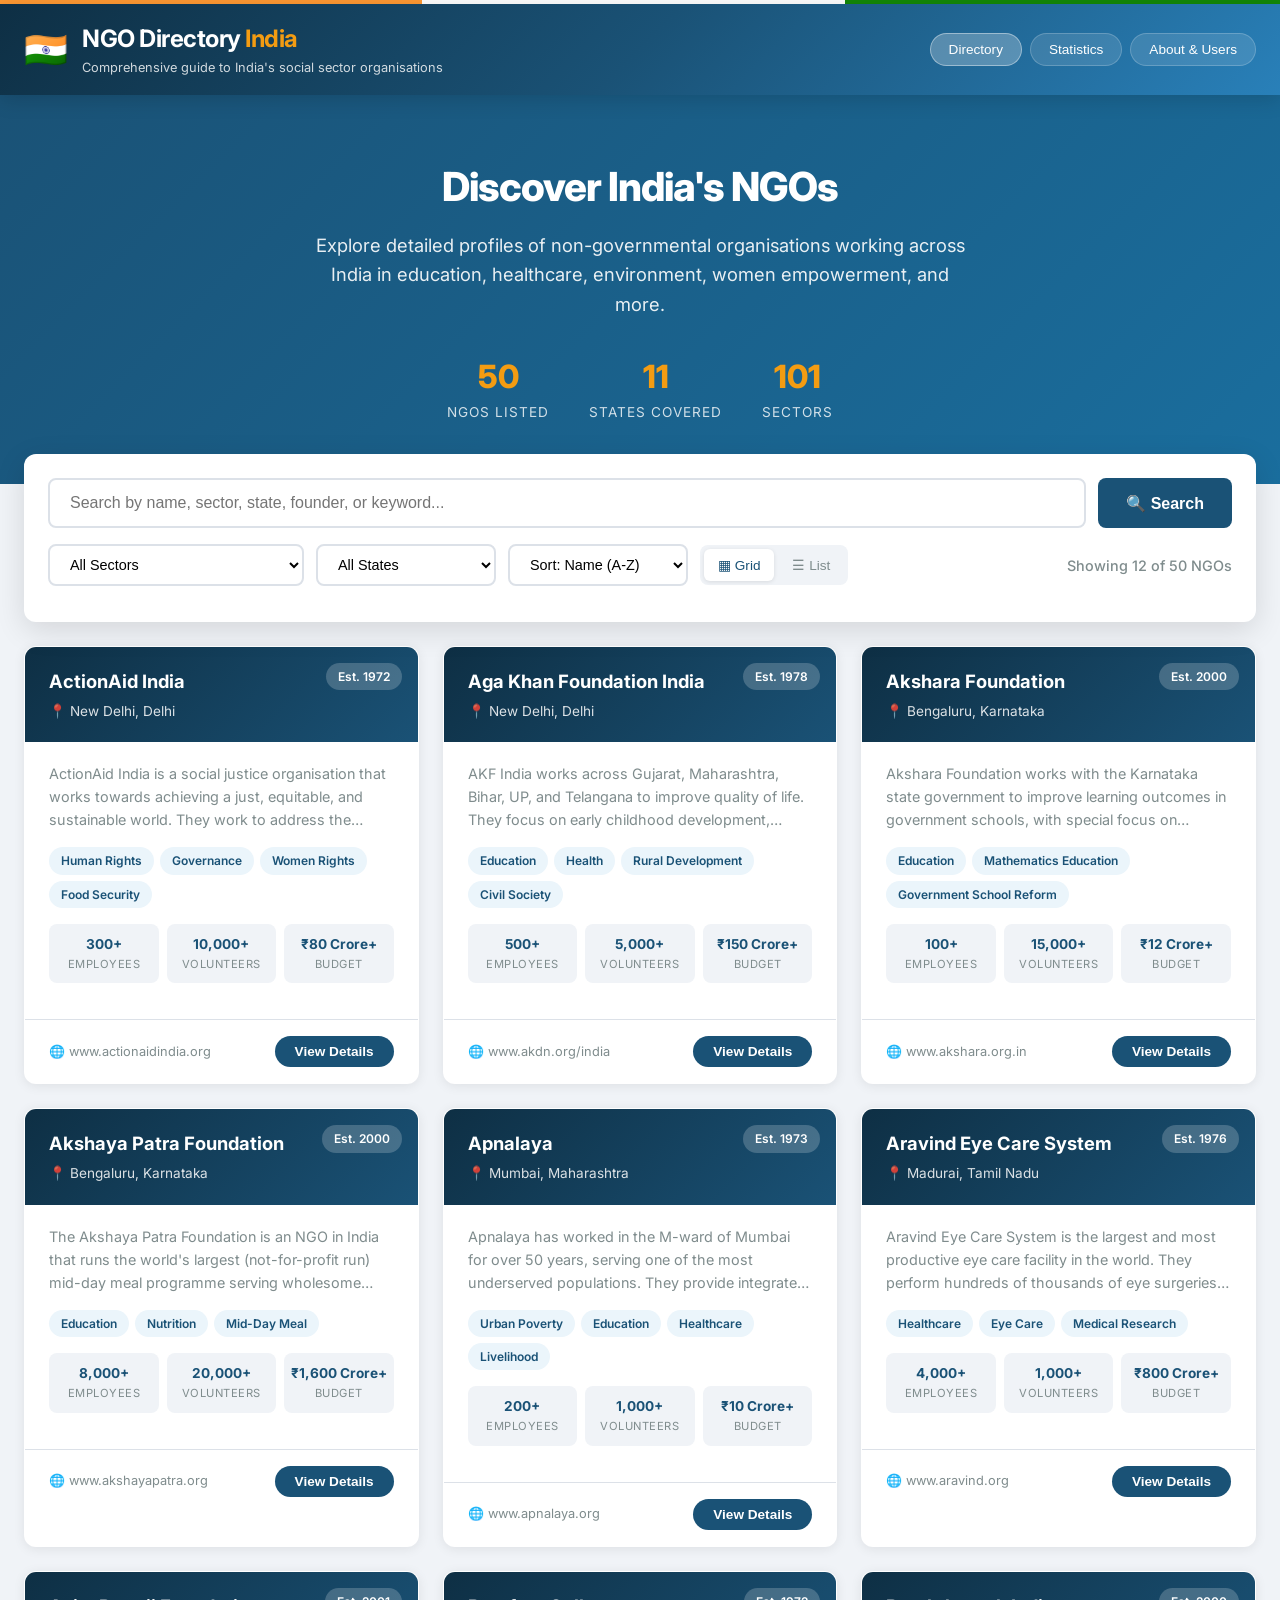
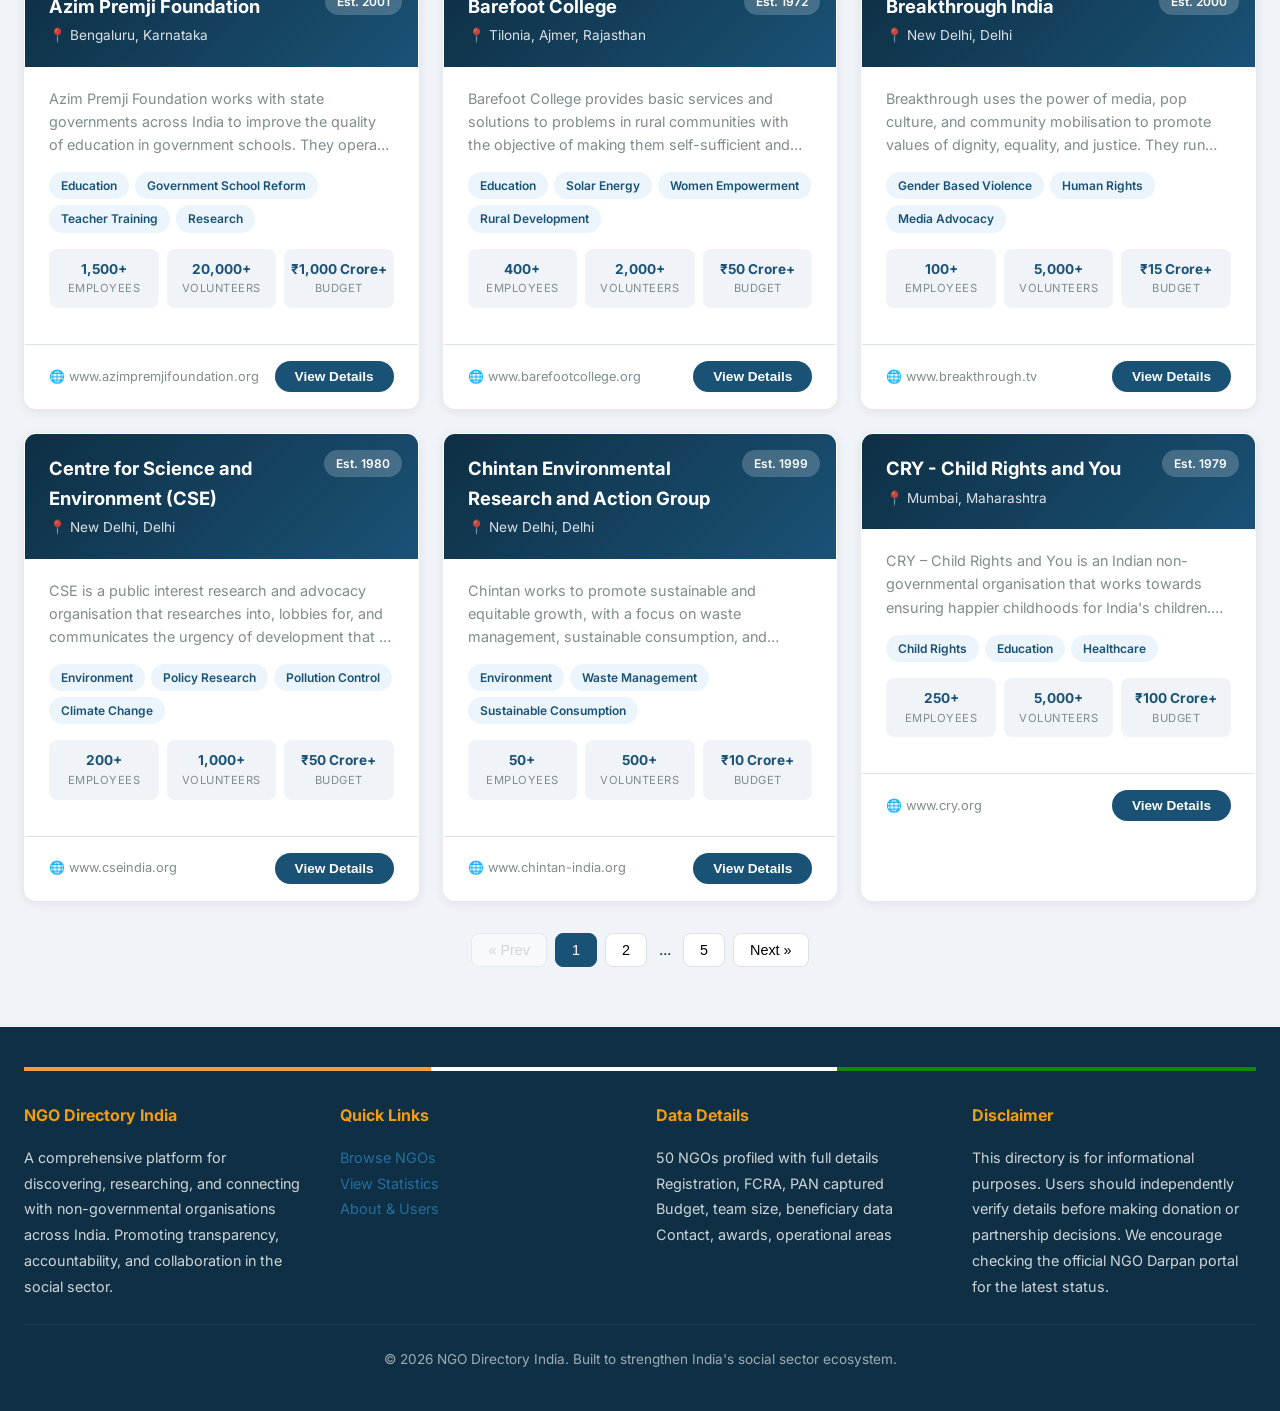
==== index.html @ 52a9dad9 "feat: Build comprehensive NGO Directory India website Complete static website listing 50 Indian NGOs" ====
<!DOCTYPE html>
<html lang="en">
<head>
  <meta charset="UTF-8">
  <meta name="viewport" content="width=device-width, initial-scale=1.0">
  <meta name="description" content="Comprehensive directory of NGOs in India with detailed information on 50+ organisations across education, healthcare, environment, women empowerment and more.">
  <meta name="keywords" content="NGO India, Non-Governmental Organisations, Indian NGOs, charity India, social sector India, NGO directory">
  <title>NGO Directory India - Comprehensive Guide to Non-Governmental Organisations</title>
  <link rel="preconnect" href="https://fonts.googleapis.com">
  <link href="https://fonts.googleapis.com/css2?family=Inter:wght@400;500;600;700;800&display=swap" rel="stylesheet">
  <link rel="stylesheet" href="css/styles.css">
</head>
<body>

  <!-- Indian Flag Stripe -->
  <div class="india-flag-stripe"></div>

  <!-- Header -->
  <header class="header">
    <div class="header-content">
      <div class="header-brand">
        <span class="logo-icon">&#127470;&#127475;</span>
        <div>
          <h1>NGO Directory <span>India</span></h1>
          <div class="tagline">Comprehensive guide to India's social sector organisations</div>
        </div>
      </div>
      <nav class="header-nav">
        <button class="nav-btn active" data-section="directory" onclick="window.ngoApp.switchSection('directory')">Directory</button>
        <button class="nav-btn" data-section="dashboard" onclick="window.ngoApp.switchSection('dashboard')">Statistics</button>
        <button class="nav-btn" data-section="about" onclick="window.ngoApp.switchSection('about')">About & Users</button>
      </nav>
    </div>
  </header>

  <!-- Hero -->
  <section class="hero">
    <h2>Discover India's NGOs</h2>
    <p>Explore detailed profiles of non-governmental organisations working across India in education, healthcare, environment, women empowerment, and more.</p>
    <div class="stats-bar">
      <div class="stat-item">
        <div class="stat-number" id="totalNGOs">0</div>
        <div class="stat-label">NGOs Listed</div>
      </div>
      <div class="stat-item">
        <div class="stat-number" id="totalStates">0</div>
        <div class="stat-label">States Covered</div>
      </div>
      <div class="stat-item">
        <div class="stat-number" id="totalSectors">0</div>
        <div class="stat-label">Sectors</div>
      </div>
    </div>
  </section>

  <!-- Search & Filter -->
  <section class="search-section">
    <div class="search-container">
      <div class="search-input-wrapper">
        <input type="text" id="searchInput" placeholder="Search by name, sector, state, founder, or keyword...">
        <button class="search-btn">&#128269; Search</button>
      </div>
      <div class="filters">
        <select id="sectorFilter" class="filter-select">
          <option value="">All Sectors</option>
        </select>
        <select id="stateFilter" class="filter-select">
          <option value="">All States</option>
        </select>
        <select id="sortSelect" class="filter-select">
          <option value="name">Sort: Name (A-Z)</option>
          <option value="founded-old">Sort: Oldest First</option>
          <option value="founded-new">Sort: Newest First</option>
          <option value="state">Sort: State</option>
        </select>
        <div class="view-toggle">
          <button class="view-btn active" data-view="grid" onclick="window.ngoApp.setView('grid')">&#9638; Grid</button>
          <button class="view-btn" data-view="list" onclick="window.ngoApp.setView('list')">&#9776; List</button>
        </div>
        <span id="resultsCount" class="results-count"></span>
      </div>
      <div id="activeFilters" style="margin-top: 12px; display: flex; gap: 8px; flex-wrap: wrap;"></div>
    </div>
  </section>

  <!-- Main Content -->
  <main class="main-content">

    <!-- Directory Section -->
    <div id="directorySection">
      <div id="ngoGrid" class="ngo-grid"></div>
      <div id="pagination" class="pagination"></div>
    </div>

    <!-- Dashboard / Statistics Section -->
    <div id="dashboardSection" class="dashboard">
      <h2 style="font-size:1.6rem; font-weight:800; margin-bottom:24px; color:var(--primary);">NGO Landscape Statistics</h2>

      <div class="summary-row">
        <div class="summary-card">
          <div class="sc-number" id="summaryTotalNGOs">0</div>
          <div class="sc-label">Total NGOs</div>
        </div>
        <div class="summary-card sc-orange">
          <div class="sc-number" id="summaryTotalStates">0</div>
          <div class="sc-label">States Covered</div>
        </div>
        <div class="summary-card sc-green">
          <div class="sc-number" id="summaryTotalSectors">0</div>
          <div class="sc-label">Sectors</div>
        </div>
        <div class="summary-card sc-purple">
          <div class="sc-number" id="summaryAvgAge">0</div>
          <div class="sc-label">Avg. Age</div>
        </div>
      </div>

      <div class="dashboard-grid">
        <div class="dashboard-card">
          <h3>&#128202; Top Sectors by NGO Count</h3>
          <div id="sectorChart"></div>
        </div>
        <div class="dashboard-card">
          <h3>&#128205; NGOs by Headquarters State</h3>
          <div id="stateChart"></div>
        </div>
        <div class="dashboard-card">
          <h3>&#128197; NGOs by Founding Decade</h3>
          <div id="decadeChart"></div>
        </div>
        <div class="dashboard-card">
          <h3>&#127942; Longest Running NGOs</h3>
          <div id="oldestNGOs"></div>
        </div>
      </div>
    </div>

    <!-- About Section -->
    <div id="aboutSection" class="about-section">
      <div class="about-content">
        <div class="about-card">
          <h3>About This Directory</h3>
          <p>The NGO Directory India is a comprehensive platform listing non-governmental organisations working across India. Each listing captures detailed information including registration details, FCRA numbers, PAN, annual budgets, team size, operational areas, awards, contact information, and more.</p>
          <p>Our goal is to bring transparency and accessibility to India's vibrant social sector, connecting organisations with donors, volunteers, researchers, and policymakers.</p>
        </div>

        <div class="about-card">
          <h3>Who Are the Users of This Website?</h3>
          <div class="user-cards">
            <div class="user-card">
              <h4>Individual Donors</h4>
              <p>People who want to donate to verified, transparent NGOs. They can research organisations, compare their impact, check registration details, and make informed giving decisions.</p>
            </div>
            <div class="user-card">
              <h4>Corporate CSR Teams</h4>
              <p>Companies looking for NGO partners to fulfil their Corporate Social Responsibility (CSR) mandates under Section 135 of the Companies Act. They can filter by sector and geography to find the right partners.</p>
            </div>
            <div class="user-card">
              <h4>Volunteers</h4>
              <p>Individuals and groups seeking meaningful volunteer opportunities. They can discover NGOs in their city or state, learn about different causes, and connect directly with organisations.</p>
            </div>
            <div class="user-card">
              <h4>Researchers & Academics</h4>
              <p>Students, professors, and think tanks studying India's social sector. They access data on sector distribution, geographic coverage, founding trends, and organisational scale.</p>
            </div>
            <div class="user-card">
              <h4>Government & Policymakers</h4>
              <p>Government officials looking to partner with or understand the NGO landscape. They can identify organisations working on specific issues or in specific regions.</p>
            </div>
            <div class="user-card">
              <h4>International Foundations & Donors</h4>
              <p>Global philanthropies and bilateral agencies seeking credible Indian partner organisations for grants and programme implementation.</p>
            </div>
            <div class="user-card">
              <h4>Media & Journalists</h4>
              <p>Reporters and media professionals researching stories about social impact, NGO accountability, or specific social issues who need verified information about organisations.</p>
            </div>
            <div class="user-card">
              <h4>Other NGOs & Peer Organisations</h4>
              <p>NGOs looking for collaboration, knowledge sharing, or understanding who else works in their sector or geography to avoid duplication and find partners.</p>
            </div>
          </div>
        </div>

        <div class="about-card">
          <h3>What Value Does This Website Create?</h3>
          <div class="value-cards">
            <div class="value-card">
              <h4>Transparency & Trust</h4>
              <p>By listing registration numbers, FCRA details, PAN, tax exemption status, and financial data, the platform builds trust and enables verification of genuine organisations.</p>
            </div>
            <div class="value-card">
              <h4>Efficient Resource Allocation</h4>
              <p>Donors and CSR teams can make data-driven decisions about where to direct funding, reducing wastage and ensuring funds reach credible organisations.</p>
            </div>
            <div class="value-card">
              <h4>Strengthening the Social Sector Ecosystem</h4>
              <p>When NGOs are visible and discoverable, they attract more support. This directory acts as a multiplier for the entire social sector ecosystem in India.</p>
            </div>
            <div class="value-card">
              <h4>Closing the Information Gap</h4>
              <p>India has over 3 million registered NGOs but information about them is scattered across government databases. This platform consolidates key data into one accessible place.</p>
            </div>
            <div class="value-card">
              <h4>Enabling Collaboration</h4>
              <p>NGOs working in similar sectors or regions can discover each other, leading to partnerships, knowledge sharing, and reduced duplication of efforts.</p>
            </div>
            <div class="value-card">
              <h4>Accountability & Governance</h4>
              <p>Public availability of organisation data incentivises better governance, financial discipline, and impact reporting among NGOs.</p>
            </div>
            <div class="value-card">
              <h4>Volunteer Mobilisation</h4>
              <p>By making it easy to discover NGOs by location and cause, the platform helps match willing volunteers with organisations that need them, boosting civic participation.</p>
            </div>
            <div class="value-card">
              <h4>Research & Policy Insights</h4>
              <p>Aggregate data on the NGO landscape (sector distribution, geographic gaps, founding trends) informs academic research and government policy design.</p>
            </div>
          </div>
        </div>
      </div>
    </div>

  </main>

  <!-- Detail Modal -->
  <div class="modal-overlay" id="modalOverlay">
    <div class="modal" id="modalContent"></div>
  </div>

  <!-- Scroll to Top -->
  <button class="scroll-top" id="scrollTopBtn" title="Back to top">&#8593;</button>

  <!-- Footer -->
  <footer class="footer">
    <div class="india-flag-stripe" style="margin-bottom: 32px;"></div>
    <div class="footer-content">
      <div>
        <h4>NGO Directory India</h4>
        <p>A comprehensive platform for discovering, researching, and connecting with non-governmental organisations across India. Promoting transparency, accountability, and collaboration in the social sector.</p>
      </div>
      <div>
        <h4>Quick Links</h4>
        <ul>
          <li><a href="#" onclick="window.ngoApp.switchSection('directory'); return false;">Browse NGOs</a></li>
          <li><a href="#" onclick="window.ngoApp.switchSection('dashboard'); return false;">View Statistics</a></li>
          <li><a href="#" onclick="window.ngoApp.switchSection('about'); return false;">About & Users</a></li>
        </ul>
      </div>
      <div>
        <h4>Data Details</h4>
        <ul>
          <li>50 NGOs profiled with full details</li>
          <li>Registration, FCRA, PAN captured</li>
          <li>Budget, team size, beneficiary data</li>
          <li>Contact, awards, operational areas</li>
        </ul>
      </div>
      <div>
        <h4>Disclaimer</h4>
        <p>This directory is for informational purposes. Users should independently verify details before making donation or partnership decisions. We encourage checking the official NGO Darpan portal for the latest status.</p>
      </div>
    </div>
    <div class="footer-bottom">
      &copy; 2026 NGO Directory India. Built to strengthen India's social sector ecosystem.
    </div>
  </footer>

  <!-- Scripts -->
  <script src="data/ngos.js"></script>
  <script src="js/app.js"></script>
</body>
</html>
---- css/styles.css ----
/* ============================================
   NGO Directory India - Complete Stylesheet
   ============================================ */

/* CSS Variables */
:root {
  --primary: #1a5276;
  --primary-light: #2980b9;
  --primary-dark: #0e2f44;
  --secondary: #e67e22;
  --secondary-light: #f39c12;
  --accent: #27ae60;
  --accent-light: #2ecc71;
  --danger: #e74c3c;
  --bg: #f0f3f7;
  --bg-card: #ffffff;
  --text: #2c3e50;
  --text-light: #7f8c8d;
  --text-white: #ffffff;
  --border: #dce1e8;
  --shadow: 0 2px 12px rgba(0,0,0,0.08);
  --shadow-hover: 0 8px 30px rgba(0,0,0,0.12);
  --radius: 12px;
  --radius-sm: 8px;
  --transition: all 0.3s ease;
  --saffron: #FF9933;
  --white-flag: #FFFFFF;
  --green-flag: #138808;
  --navy: #000080;
}

/* Reset & Base */
*, *::before, *::after { box-sizing: border-box; margin: 0; padding: 0; }

html { scroll-behavior: smooth; font-size: 16px; }

body {
  font-family: 'Inter', -apple-system, BlinkMacSystemFont, 'Segoe UI', Roboto, sans-serif;
  background: var(--bg);
  color: var(--text);
  line-height: 1.6;
  min-height: 100vh;
}

a { color: var(--primary-light); text-decoration: none; transition: var(--transition); }
a:hover { color: var(--secondary); }

/* Header */
.header {
  background: linear-gradient(135deg, var(--primary-dark) 0%, var(--primary) 50%, var(--primary-light) 100%);
  color: var(--text-white);
  padding: 0;
  position: sticky;
  top: 0;
  z-index: 1000;
  box-shadow: 0 4px 20px rgba(0,0,0,0.15);
}

.india-flag-stripe {
  height: 4px;
  background: linear-gradient(to right, var(--saffron) 33%, var(--white-flag) 33%, var(--white-flag) 66%, var(--green-flag) 66%);
}

.header-content {
  max-width: 1400px;
  margin: 0 auto;
  padding: 16px 24px;
  display: flex;
  align-items: center;
  justify-content: space-between;
  flex-wrap: wrap;
  gap: 16px;
}

.header-brand {
  display: flex;
  align-items: center;
  gap: 14px;
}

.header-brand .logo-icon {
  font-size: 2.2rem;
}

.header-brand h1 {
  font-size: 1.5rem;
  font-weight: 700;
  letter-spacing: -0.5px;
}

.header-brand h1 span {
  color: var(--secondary-light);
}

.header-brand .tagline {
  font-size: 0.8rem;
  opacity: 0.8;
  font-weight: 400;
}

.header-nav {
  display: flex;
  gap: 8px;
  flex-wrap: wrap;
}

.nav-btn {
  background: rgba(255,255,255,0.12);
  border: 1px solid rgba(255,255,255,0.2);
  color: var(--text-white);
  padding: 8px 18px;
  border-radius: 24px;
  cursor: pointer;
  font-size: 0.85rem;
  font-weight: 500;
  transition: var(--transition);
}

.nav-btn:hover, .nav-btn.active {
  background: rgba(255,255,255,0.25);
  border-color: rgba(255,255,255,0.4);
}

/* Hero Section */
.hero {
  background: linear-gradient(135deg, var(--primary) 0%, #1a6e9e 100%);
  color: white;
  padding: 60px 24px;
  text-align: center;
}

.hero h2 {
  font-size: 2.5rem;
  font-weight: 800;
  margin-bottom: 12px;
  letter-spacing: -1px;
}

.hero p {
  font-size: 1.15rem;
  opacity: 0.9;
  max-width: 650px;
  margin: 0 auto 32px;
}

/* Stats Bar */
.stats-bar {
  display: flex;
  justify-content: center;
  gap: 40px;
  flex-wrap: wrap;
  margin-top: 24px;
}

.stat-item {
  text-align: center;
}

.stat-number {
  font-size: 2rem;
  font-weight: 800;
  color: var(--secondary-light);
}

.stat-label {
  font-size: 0.85rem;
  opacity: 0.8;
  text-transform: uppercase;
  letter-spacing: 1px;
}

/* Search & Filter Section */
.search-section {
  max-width: 1400px;
  margin: -30px auto 0;
  padding: 0 24px;
  position: relative;
  z-index: 10;
}

.search-container {
  background: var(--bg-card);
  border-radius: var(--radius);
  padding: 24px;
  box-shadow: var(--shadow-hover);
}

.search-input-wrapper {
  display: flex;
  gap: 12px;
  margin-bottom: 16px;
}

.search-input-wrapper input {
  flex: 1;
  padding: 14px 20px;
  border: 2px solid var(--border);
  border-radius: var(--radius-sm);
  font-size: 1rem;
  outline: none;
  transition: var(--transition);
}

.search-input-wrapper input:focus {
  border-color: var(--primary-light);
  box-shadow: 0 0 0 3px rgba(41,128,185,0.1);
}

.search-btn {
  background: var(--primary);
  color: white;
  border: none;
  padding: 14px 28px;
  border-radius: var(--radius-sm);
  cursor: pointer;
  font-size: 1rem;
  font-weight: 600;
  transition: var(--transition);
  white-space: nowrap;
}

.search-btn:hover {
  background: var(--primary-light);
  transform: translateY(-1px);
}

.filters {
  display: flex;
  gap: 12px;
  flex-wrap: wrap;
  align-items: center;
}

.filter-select {
  padding: 10px 16px;
  border: 2px solid var(--border);
  border-radius: var(--radius-sm);
  font-size: 0.9rem;
  outline: none;
  background: white;
  cursor: pointer;
  transition: var(--transition);
  min-width: 180px;
}

.filter-select:focus {
  border-color: var(--primary-light);
}

.filter-tag {
  display: inline-flex;
  align-items: center;
  gap: 6px;
  background: #ebf5fb;
  color: var(--primary);
  padding: 6px 14px;
  border-radius: 20px;
  font-size: 0.85rem;
  font-weight: 500;
}

.filter-tag .remove-filter {
  cursor: pointer;
  font-weight: 700;
  opacity: 0.7;
}

.filter-tag .remove-filter:hover { opacity: 1; }

.results-count {
  font-size: 0.9rem;
  color: var(--text-light);
  margin-left: auto;
  font-weight: 500;
}

.clear-filters-btn {
  background: none;
  border: 1px solid var(--danger);
  color: var(--danger);
  padding: 8px 16px;
  border-radius: 20px;
  cursor: pointer;
  font-size: 0.85rem;
  transition: var(--transition);
}

.clear-filters-btn:hover {
  background: var(--danger);
  color: white;
}

/* View Toggle */
.view-toggle {
  display: flex;
  gap: 4px;
  background: var(--bg);
  padding: 4px;
  border-radius: var(--radius-sm);
}

.view-btn {
  background: none;
  border: none;
  padding: 8px 14px;
  border-radius: 6px;
  cursor: pointer;
  font-size: 0.85rem;
  transition: var(--transition);
  color: var(--text-light);
}

.view-btn.active {
  background: white;
  color: var(--primary);
  box-shadow: 0 1px 4px rgba(0,0,0,0.1);
}

/* Main Content */
.main-content {
  max-width: 1400px;
  margin: 24px auto;
  padding: 0 24px;
}

/* Section Tabs */
.section-tabs {
  display: flex;
  gap: 0;
  margin-bottom: 24px;
  border-bottom: 2px solid var(--border);
}

.section-tab {
  padding: 12px 24px;
  border: none;
  background: none;
  cursor: pointer;
  font-size: 0.95rem;
  font-weight: 500;
  color: var(--text-light);
  border-bottom: 3px solid transparent;
  margin-bottom: -2px;
  transition: var(--transition);
}

.section-tab:hover { color: var(--text); }

.section-tab.active {
  color: var(--primary);
  border-bottom-color: var(--primary);
}

/* NGO Grid */
.ngo-grid {
  display: grid;
  grid-template-columns: repeat(auto-fill, minmax(380px, 1fr));
  gap: 24px;
}

.ngo-grid.list-view {
  grid-template-columns: 1fr;
}

/* NGO Card */
.ngo-card {
  background: var(--bg-card);
  border-radius: var(--radius);
  overflow: hidden;
  box-shadow: var(--shadow);
  transition: var(--transition);
  cursor: pointer;
  border: 1px solid transparent;
}

.ngo-card:hover {
  box-shadow: var(--shadow-hover);
  transform: translateY(-4px);
  border-color: var(--primary-light);
}

.ngo-card-header {
  background: linear-gradient(135deg, var(--primary-dark), var(--primary));
  color: white;
  padding: 20px 24px;
  position: relative;
}

.ngo-card-header h3 {
  font-size: 1.15rem;
  font-weight: 700;
  margin-bottom: 4px;
  padding-right: 60px;
}

.ngo-card-header .founded-badge {
  position: absolute;
  top: 16px;
  right: 16px;
  background: rgba(255,255,255,0.2);
  padding: 4px 12px;
  border-radius: 20px;
  font-size: 0.75rem;
  font-weight: 600;
}

.ngo-card-header .location {
  font-size: 0.85rem;
  opacity: 0.85;
}

.ngo-card-body {
  padding: 20px 24px;
}

.ngo-card-body .description {
  font-size: 0.9rem;
  color: var(--text-light);
  line-height: 1.6;
  margin-bottom: 16px;
  display: -webkit-box;
  -webkit-line-clamp: 3;
  -webkit-box-orient: vertical;
  overflow: hidden;
}

.ngo-sectors {
  display: flex;
  flex-wrap: wrap;
  gap: 6px;
  margin-bottom: 16px;
}

.sector-badge {
  background: #ebf5fb;
  color: var(--primary);
  padding: 4px 12px;
  border-radius: 16px;
  font-size: 0.75rem;
  font-weight: 600;
}

.ngo-quick-stats {
  display: grid;
  grid-template-columns: repeat(3, 1fr);
  gap: 8px;
  margin-bottom: 16px;
}

.quick-stat {
  text-align: center;
  padding: 10px 4px;
  background: var(--bg);
  border-radius: var(--radius-sm);
}

.quick-stat .qs-value {
  font-size: 0.85rem;
  font-weight: 700;
  color: var(--primary);
}

.quick-stat .qs-label {
  font-size: 0.7rem;
  color: var(--text-light);
  text-transform: uppercase;
  letter-spacing: 0.5px;
}

.ngo-card-footer {
  padding: 16px 24px;
  border-top: 1px solid var(--border);
  display: flex;
  justify-content: space-between;
  align-items: center;
}

.ngo-card-footer .contact-info {
  font-size: 0.8rem;
  color: var(--text-light);
}

.details-btn {
  background: var(--primary);
  color: white;
  border: none;
  padding: 8px 20px;
  border-radius: 20px;
  cursor: pointer;
  font-size: 0.85rem;
  font-weight: 600;
  transition: var(--transition);
}

.details-btn:hover {
  background: var(--primary-light);
  transform: translateY(-1px);
}

/* List View Card */
.list-view .ngo-card {
  display: grid;
  grid-template-columns: 1fr 2fr auto;
  align-items: stretch;
}

.list-view .ngo-card-header {
  border-radius: var(--radius) 0 0 var(--radius);
  display: flex;
  flex-direction: column;
  justify-content: center;
}

.list-view .ngo-card-body {
  display: flex;
  flex-direction: column;
  justify-content: center;
}

.list-view .ngo-card-footer {
  border-top: none;
  border-left: 1px solid var(--border);
  flex-direction: column;
  justify-content: center;
  gap: 12px;
  min-width: 160px;
}

/* Modal / Detail View */
.modal-overlay {
  position: fixed;
  inset: 0;
  background: rgba(0,0,0,0.6);
  z-index: 2000;
  display: flex;
  align-items: center;
  justify-content: center;
  padding: 24px;
  opacity: 0;
  visibility: hidden;
  transition: var(--transition);
}

.modal-overlay.active {
  opacity: 1;
  visibility: visible;
}

.modal {
  background: var(--bg-card);
  border-radius: var(--radius);
  max-width: 900px;
  width: 100%;
  max-height: 90vh;
  overflow-y: auto;
  box-shadow: 0 20px 60px rgba(0,0,0,0.3);
  transform: translateY(20px);
  transition: var(--transition);
}

.modal-overlay.active .modal {
  transform: translateY(0);
}

.modal-header {
  background: linear-gradient(135deg, var(--primary-dark), var(--primary));
  color: white;
  padding: 32px;
  position: relative;
}

.modal-header .close-btn {
  position: absolute;
  top: 16px;
  right: 16px;
  background: rgba(255,255,255,0.2);
  border: none;
  color: white;
  width: 40px;
  height: 40px;
  border-radius: 50%;
  cursor: pointer;
  font-size: 1.2rem;
  transition: var(--transition);
  display: flex;
  align-items: center;
  justify-content: center;
}

.modal-header .close-btn:hover {
  background: rgba(255,255,255,0.35);
}

.modal-header h2 {
  font-size: 1.8rem;
  font-weight: 800;
  margin-bottom: 8px;
}

.modal-header .meta {
  font-size: 0.95rem;
  opacity: 0.9;
}

.modal-body {
  padding: 32px;
}

.detail-grid {
  display: grid;
  grid-template-columns: repeat(auto-fit, minmax(250px, 1fr));
  gap: 24px;
  margin-bottom: 32px;
}

.detail-card {
  background: var(--bg);
  padding: 20px;
  border-radius: var(--radius-sm);
}

.detail-card h4 {
  font-size: 0.8rem;
  text-transform: uppercase;
  letter-spacing: 1px;
  color: var(--text-light);
  margin-bottom: 8px;
}

.detail-card p, .detail-card ul {
  font-size: 0.95rem;
  color: var(--text);
  font-weight: 500;
}

.detail-card ul {
  list-style: none;
  padding: 0;
}

.detail-card ul li {
  padding: 4px 0;
  border-bottom: 1px solid var(--border);
}

.detail-card ul li:last-child { border-bottom: none; }

.detail-section {
  margin-bottom: 28px;
}

.detail-section h3 {
  font-size: 1.1rem;
  font-weight: 700;
  margin-bottom: 12px;
  color: var(--primary);
  display: flex;
  align-items: center;
  gap: 8px;
}

.areas-list {
  display: flex;
  flex-wrap: wrap;
  gap: 8px;
}

.area-tag {
  background: #e8f8f5;
  color: var(--accent);
  padding: 6px 14px;
  border-radius: 20px;
  font-size: 0.85rem;
  font-weight: 500;
}

.awards-list {
  display: flex;
  flex-direction: column;
  gap: 8px;
}

.award-item {
  background: #fef9e7;
  padding: 10px 16px;
  border-radius: var(--radius-sm);
  font-size: 0.9rem;
  border-left: 4px solid var(--secondary);
}

.contact-grid {
  display: grid;
  grid-template-columns: repeat(auto-fit, minmax(200px, 1fr));
  gap: 12px;
}

.contact-item {
  background: var(--bg);
  padding: 14px 18px;
  border-radius: var(--radius-sm);
  display: flex;
  align-items: center;
  gap: 10px;
}

.contact-item .icon { font-size: 1.2rem; }

.contact-item .info {
  font-size: 0.85rem;
}

.contact-item .info .label {
  font-size: 0.7rem;
  text-transform: uppercase;
  letter-spacing: 0.5px;
  color: var(--text-light);
}

/* Dashboard / Statistics Section */
.dashboard {
  display: none;
}

.dashboard.active { display: block; }

.dashboard-grid {
  display: grid;
  grid-template-columns: repeat(auto-fit, minmax(300px, 1fr));
  gap: 24px;
  margin-bottom: 32px;
}

.dashboard-card {
  background: var(--bg-card);
  border-radius: var(--radius);
  padding: 24px;
  box-shadow: var(--shadow);
}

.dashboard-card h3 {
  font-size: 1rem;
  font-weight: 700;
  margin-bottom: 16px;
  color: var(--primary);
}

.chart-bar {
  display: flex;
  align-items: center;
  gap: 12px;
  margin-bottom: 10px;
}

.chart-bar .bar-label {
  font-size: 0.8rem;
  min-width: 120px;
  text-align: right;
  color: var(--text);
}

.chart-bar .bar-wrapper {
  flex: 1;
  height: 28px;
  background: var(--bg);
  border-radius: 14px;
  overflow: hidden;
}

.chart-bar .bar-fill {
  height: 100%;
  border-radius: 14px;
  transition: width 1s ease;
  display: flex;
  align-items: center;
  padding-left: 10px;
  font-size: 0.75rem;
  color: white;
  font-weight: 600;
}

.chart-bar .bar-fill.c1 { background: linear-gradient(90deg, var(--primary), var(--primary-light)); }
.chart-bar .bar-fill.c2 { background: linear-gradient(90deg, var(--secondary), var(--secondary-light)); }
.chart-bar .bar-fill.c3 { background: linear-gradient(90deg, var(--accent), var(--accent-light)); }
.chart-bar .bar-fill.c4 { background: linear-gradient(90deg, #8e44ad, #9b59b6); }
.chart-bar .bar-fill.c5 { background: linear-gradient(90deg, #2c3e50, #34495e); }

.pie-legend {
  display: grid;
  grid-template-columns: 1fr 1fr;
  gap: 8px;
  margin-top: 12px;
}

.legend-item {
  display: flex;
  align-items: center;
  gap: 8px;
  font-size: 0.8rem;
}

.legend-dot {
  width: 12px;
  height: 12px;
  border-radius: 50%;
}

/* Summary Cards Row */
.summary-row {
  display: grid;
  grid-template-columns: repeat(auto-fit, minmax(200px, 1fr));
  gap: 16px;
  margin-bottom: 32px;
}

.summary-card {
  background: var(--bg-card);
  border-radius: var(--radius);
  padding: 24px;
  text-align: center;
  box-shadow: var(--shadow);
  border-top: 4px solid var(--primary);
}

.summary-card.sc-orange { border-top-color: var(--secondary); }
.summary-card.sc-green { border-top-color: var(--accent); }
.summary-card.sc-purple { border-top-color: #8e44ad; }

.summary-card .sc-number {
  font-size: 2rem;
  font-weight: 800;
  color: var(--primary);
}

.summary-card.sc-orange .sc-number { color: var(--secondary); }
.summary-card.sc-green .sc-number { color: var(--accent); }
.summary-card.sc-purple .sc-number { color: #8e44ad; }

.summary-card .sc-label {
  font-size: 0.85rem;
  color: var(--text-light);
  margin-top: 4px;
}

/* About Section */
.about-section {
  display: none;
}

.about-section.active { display: block; }

.about-content {
  max-width: 900px;
  margin: 0 auto;
}

.about-card {
  background: var(--bg-card);
  border-radius: var(--radius);
  padding: 32px;
  box-shadow: var(--shadow);
  margin-bottom: 24px;
}

.about-card h3 {
  font-size: 1.3rem;
  font-weight: 700;
  color: var(--primary);
  margin-bottom: 16px;
}

.about-card p {
  font-size: 0.95rem;
  color: var(--text);
  line-height: 1.8;
  margin-bottom: 12px;
}

.user-cards {
  display: grid;
  grid-template-columns: repeat(auto-fit, minmax(250px, 1fr));
  gap: 16px;
  margin-top: 16px;
}

.user-card {
  background: var(--bg);
  padding: 20px;
  border-radius: var(--radius-sm);
  border-left: 4px solid var(--primary);
}

.user-card h4 {
  font-size: 1rem;
  font-weight: 700;
  margin-bottom: 8px;
  color: var(--primary);
}

.user-card p {
  font-size: 0.85rem;
  margin: 0;
}

.value-cards {
  display: grid;
  grid-template-columns: repeat(auto-fit, minmax(250px, 1fr));
  gap: 16px;
  margin-top: 16px;
}

.value-card {
  background: var(--bg);
  padding: 20px;
  border-radius: var(--radius-sm);
  border-left: 4px solid var(--accent);
}

.value-card h4 {
  font-size: 1rem;
  font-weight: 700;
  margin-bottom: 8px;
  color: var(--accent);
}

.value-card p {
  font-size: 0.85rem;
  margin: 0;
}

/* Footer */
.footer {
  background: var(--primary-dark);
  color: var(--text-white);
  padding: 40px 24px;
  margin-top: 60px;
}

.footer-content {
  max-width: 1400px;
  margin: 0 auto;
  display: grid;
  grid-template-columns: repeat(auto-fit, minmax(250px, 1fr));
  gap: 32px;
}

.footer h4 {
  font-size: 1rem;
  font-weight: 700;
  margin-bottom: 16px;
  color: var(--secondary-light);
}

.footer p, .footer li {
  font-size: 0.9rem;
  opacity: 0.8;
  line-height: 1.8;
}

.footer ul { list-style: none; }

.footer-bottom {
  max-width: 1400px;
  margin: 24px auto 0;
  padding-top: 24px;
  border-top: 1px solid rgba(255,255,255,0.1);
  text-align: center;
  font-size: 0.85rem;
  opacity: 0.6;
}

/* Pagination */
.pagination {
  display: flex;
  justify-content: center;
  align-items: center;
  gap: 8px;
  margin-top: 32px;
}

.page-btn {
  background: var(--bg-card);
  border: 1px solid var(--border);
  padding: 8px 16px;
  border-radius: var(--radius-sm);
  cursor: pointer;
  font-size: 0.9rem;
  transition: var(--transition);
}

.page-btn:hover { border-color: var(--primary-light); color: var(--primary); }
.page-btn.active { background: var(--primary); color: white; border-color: var(--primary); }
.page-btn:disabled { opacity: 0.5; cursor: not-allowed; }

/* Scroll to top */
.scroll-top {
  position: fixed;
  bottom: 24px;
  right: 24px;
  width: 48px;
  height: 48px;
  background: var(--primary);
  color: white;
  border: none;
  border-radius: 50%;
  cursor: pointer;
  font-size: 1.2rem;
  box-shadow: 0 4px 12px rgba(0,0,0,0.2);
  display: none;
  align-items: center;
  justify-content: center;
  transition: var(--transition);
  z-index: 900;
}

.scroll-top.visible { display: flex; }
.scroll-top:hover { background: var(--primary-light); transform: translateY(-2px); }

/* Loader */
.loader {
  text-align: center;
  padding: 60px;
}

.spinner {
  width: 40px;
  height: 40px;
  border: 4px solid var(--border);
  border-top-color: var(--primary);
  border-radius: 50%;
  animation: spin 0.8s linear infinite;
  margin: 0 auto 16px;
}

@keyframes spin { to { transform: rotate(360deg); } }

/* No Results */
.no-results {
  text-align: center;
  padding: 60px 24px;
  color: var(--text-light);
}

.no-results .icon { font-size: 3rem; margin-bottom: 16px; }
.no-results h3 { font-size: 1.2rem; margin-bottom: 8px; color: var(--text); }

/* Responsive */
@media (max-width: 768px) {
  .header-content { flex-direction: column; text-align: center; }
  .header-nav { justify-content: center; }

  .hero h2 { font-size: 1.8rem; }
  .hero p { font-size: 1rem; }

  .stats-bar { gap: 24px; }
  .stat-number { font-size: 1.5rem; }

  .search-input-wrapper { flex-direction: column; }
  .filters { flex-direction: column; align-items: stretch; }
  .filter-select { min-width: 100%; }

  .ngo-grid { grid-template-columns: 1fr; }

  .list-view .ngo-card {
    grid-template-columns: 1fr;
  }

  .list-view .ngo-card-header {
    border-radius: var(--radius) var(--radius) 0 0;
  }

  .list-view .ngo-card-footer {
    border-left: none;
    border-top: 1px solid var(--border);
    flex-direction: row;
  }

  .modal { margin: 12px; max-height: 95vh; }
  .modal-header { padding: 24px; }
  .modal-header h2 { font-size: 1.4rem; }
  .modal-body { padding: 20px; }

  .detail-grid { grid-template-columns: 1fr; }
  .contact-grid { grid-template-columns: 1fr; }

  .summary-row { grid-template-columns: repeat(2, 1fr); }

  .footer-content { grid-template-columns: 1fr; }
}

@media (max-width: 480px) {
  .hero { padding: 40px 16px; }
  .hero h2 { font-size: 1.5rem; }
  .search-section { padding: 0 12px; }
  .main-content { padding: 0 12px; }
  .ngo-card-header h3 { font-size: 1rem; }
  .summary-row { grid-template-columns: 1fr; }
}

/* Print Styles */
@media print {
  .header, .hero, .search-section, .footer, .scroll-top, .modal-overlay { display: none !important; }
  .ngo-grid { display: block; }
  .ngo-card { break-inside: avoid; margin-bottom: 16px; box-shadow: none; border: 1px solid #ccc; }
}
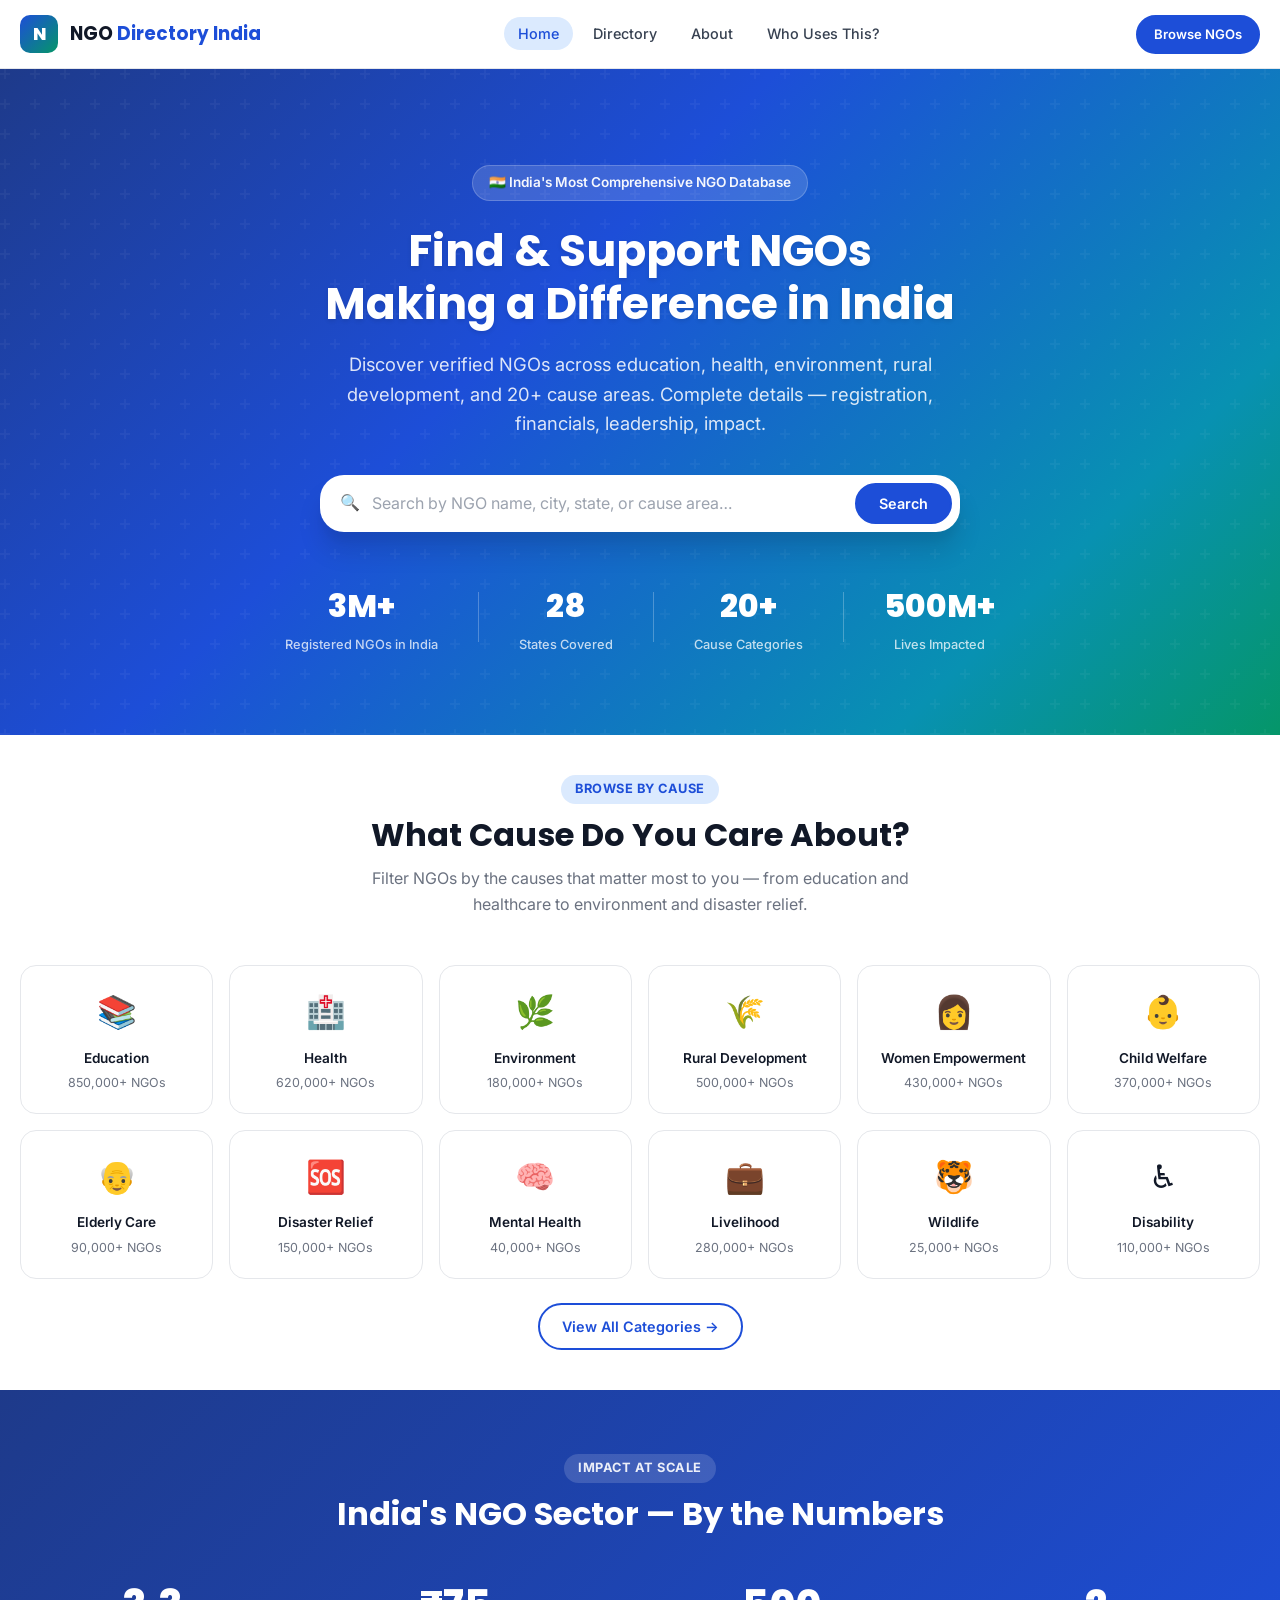
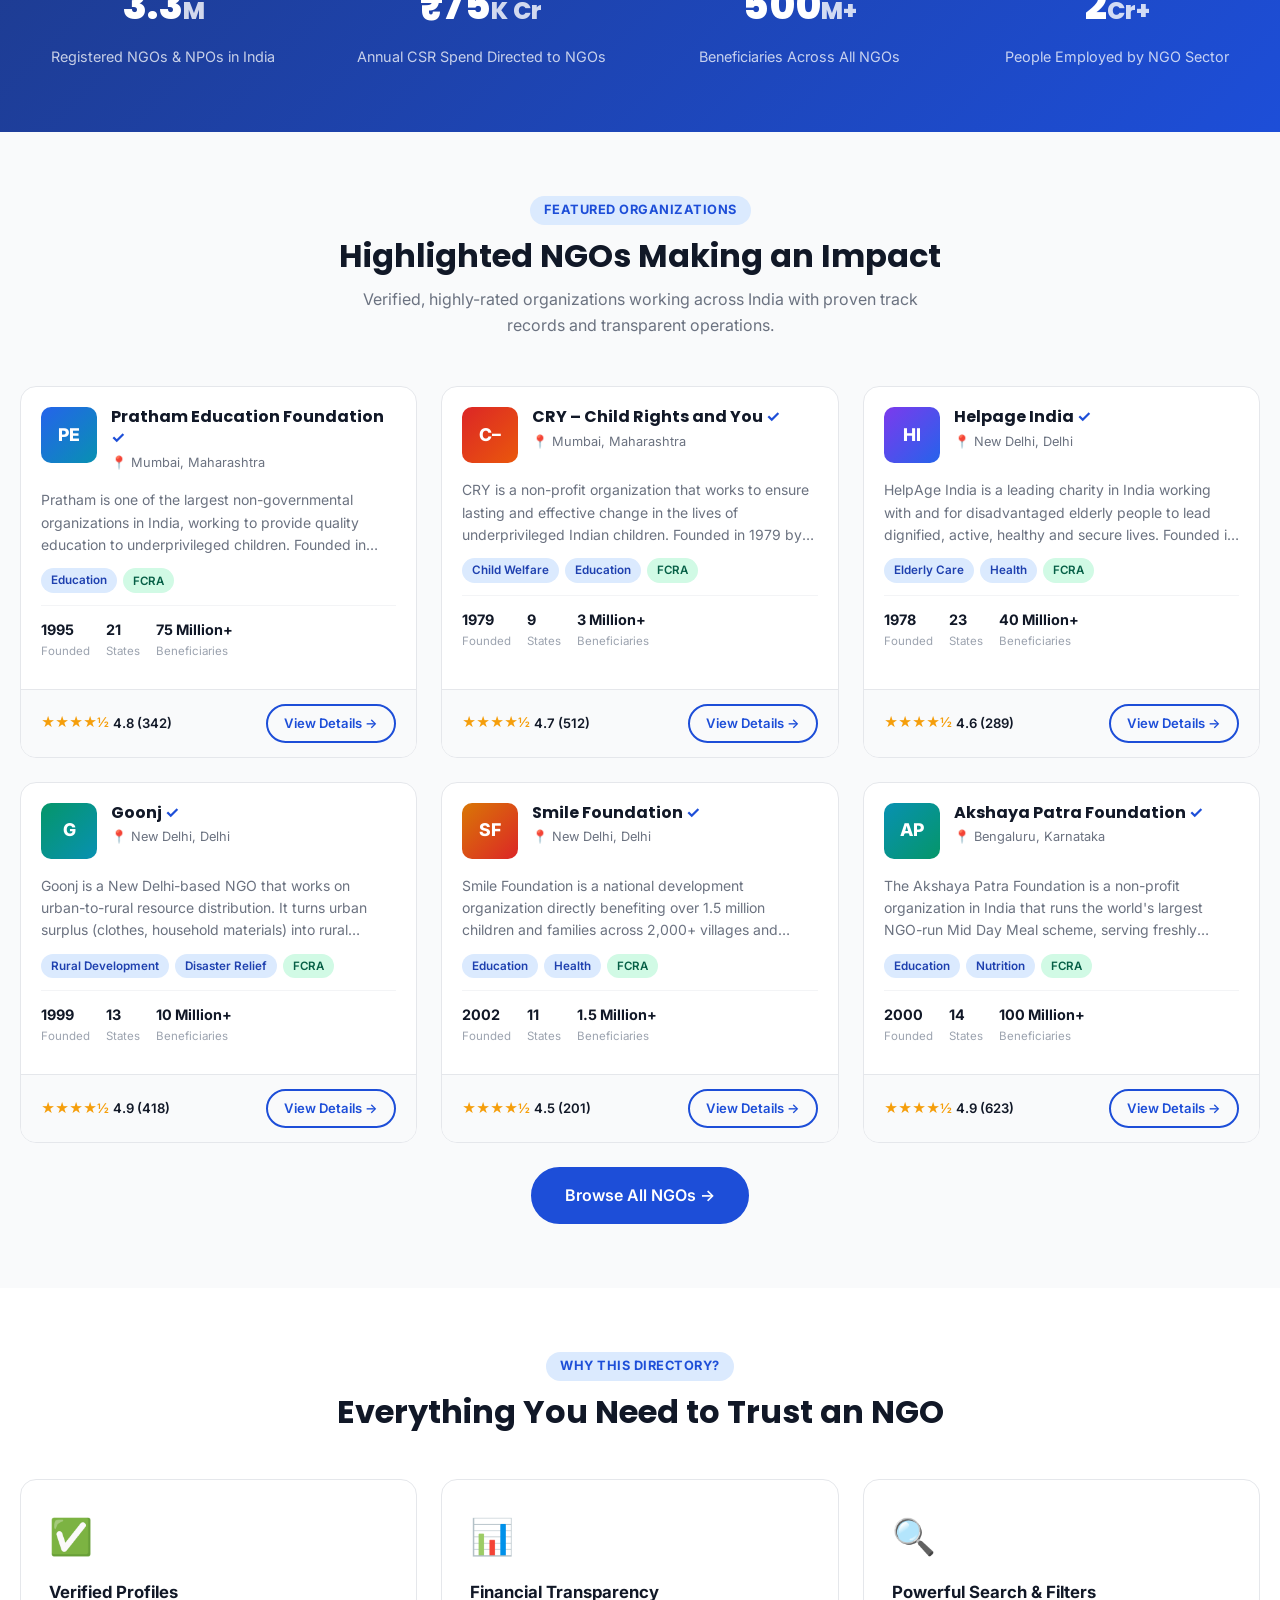
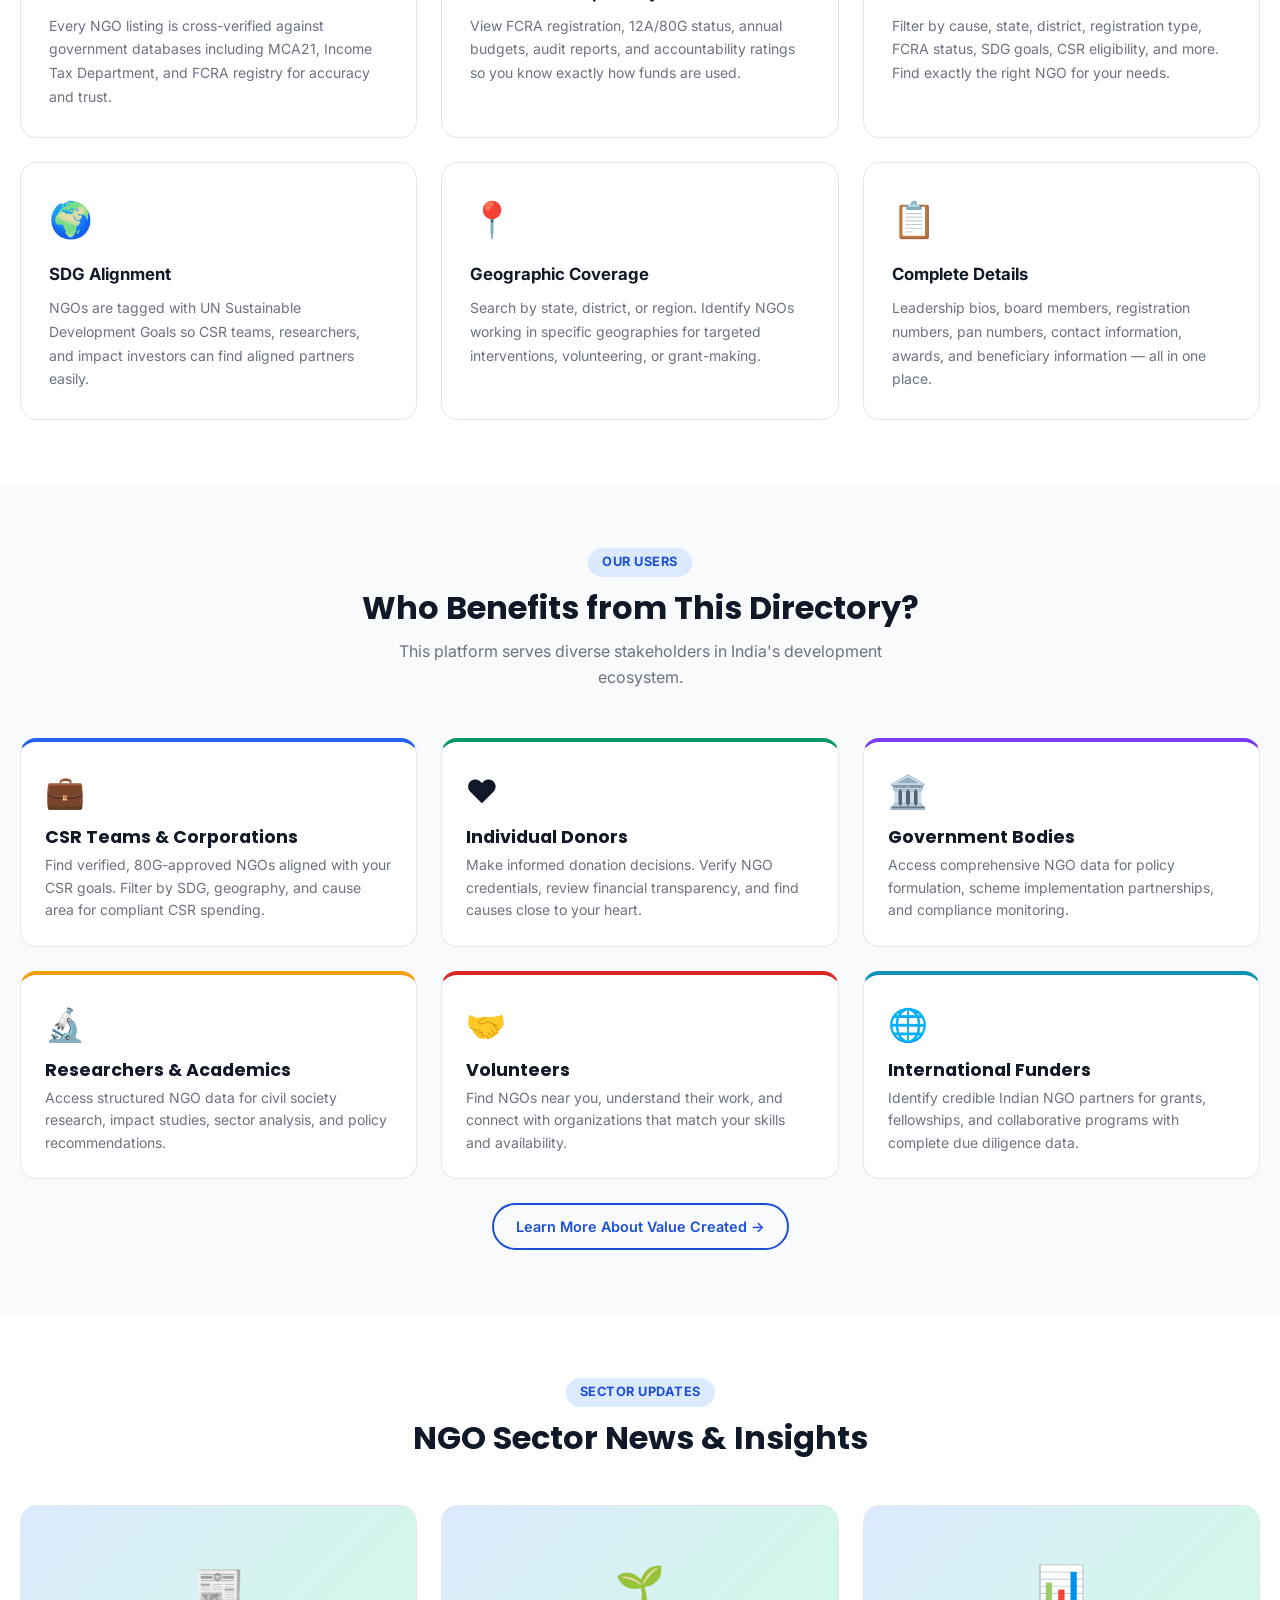
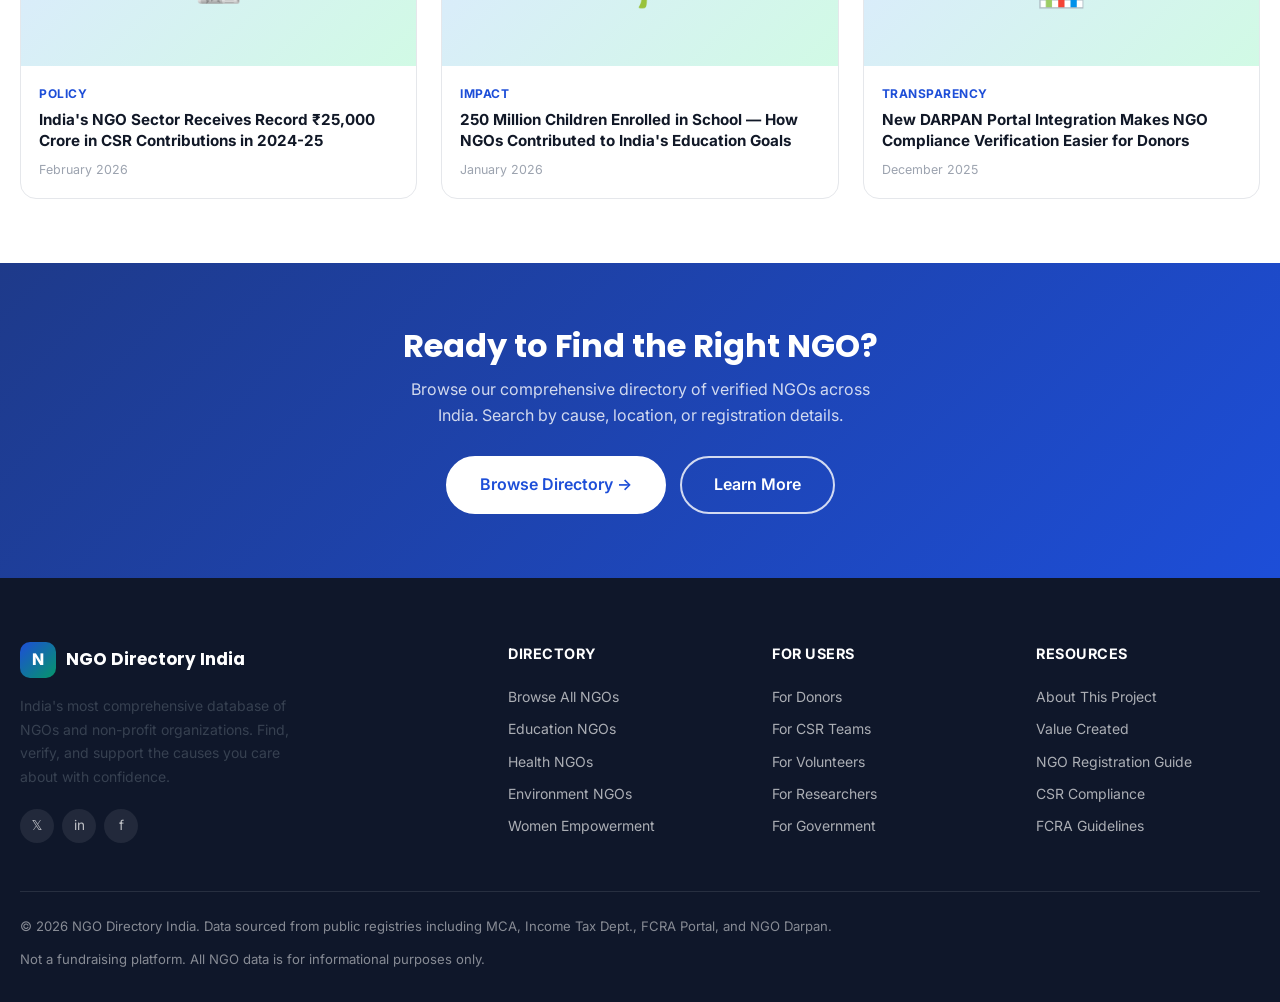
==== commit 277b36c4: "feat: Upgrade to full multi-page NGO Directory website Replaces the single-page implementation with " ====
--- a/index.html
+++ b/index.html
@@ -3,272 +3,426 @@
 <head>
   <meta charset="UTF-8">
   <meta name="viewport" content="width=device-width, initial-scale=1.0">
-  <meta name="description" content="Comprehensive directory of NGOs in India with detailed information on 50+ organisations across education, healthcare, environment, women empowerment and more.">
-  <meta name="keywords" content="NGO India, Non-Governmental Organisations, Indian NGOs, charity India, social sector India, NGO directory">
-  <title>NGO Directory India - Comprehensive Guide to Non-Governmental Organisations</title>
+  <title>NGO Directory India — Find, Discover & Support NGOs Across India</title>
+  <meta name="description" content="India's most comprehensive NGO directory. Find verified NGOs by cause, location, registration type, and more. Support education, health, environment, and social welfare organizations.">
+  <meta name="keywords" content="NGO India, non-profit India, charity India, NGO directory, CSR India, donate India">
+  <meta property="og:title" content="NGO Directory India">
+  <meta property="og:description" content="India's most comprehensive NGO directory — discover, verify and support NGOs nationwide.">
+  <meta property="og:type" content="website">
   <link rel="preconnect" href="https://fonts.googleapis.com">
-  <link href="https://fonts.googleapis.com/css2?family=Inter:wght@400;500;600;700;800&display=swap" rel="stylesheet">
+  <link rel="preconnect" href="https://fonts.gstatic.com" crossorigin>
+  <link href="https://fonts.googleapis.com/css2?family=Inter:wght@400;500;600;700&family=Poppins:wght@600;700;800&display=swap" rel="stylesheet">
   <link rel="stylesheet" href="css/styles.css">
+  <style>
+    /* Index-specific */
+    .why-grid { display: grid; grid-template-columns: repeat(3, 1fr); gap: 24px; }
+    .why-card { background: #fff; border-radius: var(--radius-lg); border: 1px solid var(--border); padding: 28px; transition: all var(--transition-slow); }
+    .why-card:hover { box-shadow: var(--shadow-lg); transform: translateY(-3px); }
+    .why-icon { font-size: 2.2rem; margin-bottom: 14px; }
+    .why-title { font-size: 1.05rem; font-weight: 700; margin-bottom: 8px; }
+    .why-desc { font-size: 0.875rem; color: var(--text-light); line-height: 1.7; }
+    .news-card { background: #fff; border-radius: var(--radius-lg); border: 1px solid var(--border); overflow: hidden; transition: all var(--transition-slow); }
+    .news-card:hover { box-shadow: var(--shadow-lg); transform: translateY(-3px); }
+    .news-img { height: 160px; background: linear-gradient(135deg, var(--primary-light), var(--secondary-light)); display: flex; align-items: center; justify-content: center; font-size: 2.5rem; }
+    .news-body { padding: 18px; }
+    .news-cat { font-size: 0.75rem; font-weight: 700; color: var(--primary); text-transform: uppercase; letter-spacing: 0.5px; margin-bottom: 6px; }
+    .news-title { font-size: 0.95rem; font-weight: 700; line-height: 1.4; margin-bottom: 8px; }
+    .news-date { font-size: 0.78rem; color: var(--text-muted); }
+    .cta-strip { background: linear-gradient(135deg, #1e3a8a, #1d4ed8); padding: 64px 0; text-align: center; }
+    .cta-strip h2 { color: #fff; margin-bottom: 12px; }
+    .cta-strip p { color: rgba(255,255,255,0.8); margin-bottom: 28px; max-width: 500px; margin-left: auto; margin-right: auto; }
+    @media(max-width:768px) { .why-grid { grid-template-columns: 1fr; } }
+  </style>
 </head>
-<body>
-
-  <!-- Indian Flag Stripe -->
-  <div class="india-flag-stripe"></div>
-
-  <!-- Header -->
-  <header class="header">
-    <div class="header-content">
-      <div class="header-brand">
-        <span class="logo-icon">&#127470;&#127475;</span>
-        <div>
-          <h1>NGO Directory <span>India</span></h1>
-          <div class="tagline">Comprehensive guide to India's social sector organisations</div>
-        </div>
-      </div>
-      <nav class="header-nav">
-        <button class="nav-btn active" data-section="directory" onclick="window.ngoApp.switchSection('directory')">Directory</button>
-        <button class="nav-btn" data-section="dashboard" onclick="window.ngoApp.switchSection('dashboard')">Statistics</button>
-        <button class="nav-btn" data-section="about" onclick="window.ngoApp.switchSection('about')">About & Users</button>
-      </nav>
-    </div>
-  </header>
-
-  <!-- Hero -->
-  <section class="hero">
-    <h2>Discover India's NGOs</h2>
-    <p>Explore detailed profiles of non-governmental organisations working across India in education, healthcare, environment, women empowerment, and more.</p>
-    <div class="stats-bar">
+<body data-page="index">
+
+<!-- ===== NAVBAR ===== -->
+<nav class="navbar" role="navigation" aria-label="Main navigation">
+  <div class="navbar-inner">
+    <a href="index.html" class="navbar-brand" aria-label="NGO Directory India Home">
+      <div class="navbar-logo" aria-hidden="true">N</div>
+      <span class="navbar-name">NGO <span>Directory India</span></span>
+    </a>
+    <ul class="navbar-nav" role="list">
+      <li><a href="index.html" class="nav-link active" aria-current="page">Home</a></li>
+      <li><a href="directory.html" class="nav-link">Directory</a></li>
+      <li><a href="about.html" class="nav-link">About</a></li>
+      <li><a href="about.html#users" class="nav-link">Who Uses This?</a></li>
+    </ul>
+    <div class="navbar-actions">
+      <a href="directory.html" class="btn btn-primary btn-sm">Browse NGOs</a>
+      <button class="hamburger" id="hamburger" aria-label="Toggle menu" aria-expanded="false">
+        <span></span><span></span><span></span>
+      </button>
+    </div>
+  </div>
+  <div class="mobile-menu" id="mobile-menu" role="menu">
+    <a href="index.html" class="mobile-nav-link active">Home</a>
+    <a href="directory.html" class="mobile-nav-link">Directory</a>
+    <a href="about.html" class="mobile-nav-link">About</a>
+    <a href="about.html#users" class="mobile-nav-link">Who Uses This?</a>
+    <a href="directory.html" class="btn btn-primary mt-4" style="display:block;text-align:center">Browse NGOs</a>
+  </div>
+</nav>
+
+<!-- ===== HERO ===== -->
+<section class="hero" role="banner">
+  <div class="container">
+    <div class="hero-content">
+      <div class="hero-eyebrow" aria-label="Platform tagline">
+        🇮🇳 India's Most Comprehensive NGO Database
+      </div>
+      <h1>Find &amp; Support NGOs<br>Making a Difference in India</h1>
+      <p>Discover verified NGOs across education, health, environment, rural development, and 20+ cause areas. Complete details — registration, financials, leadership, impact.</p>
+
+      <div class="hero-search" role="search" aria-label="NGO search">
+        <span aria-hidden="true">🔍</span>
+        <input
+          type="search"
+          id="hero-search-input"
+          placeholder="Search by NGO name, city, state, or cause area…"
+          aria-label="Search NGOs"
+          autocomplete="off"
+        >
+        <button class="btn btn-primary" onclick="window.location.href='directory.html?search='+document.getElementById('hero-search-input').value">
+          Search
+        </button>
+      </div>
+
+      <div class="hero-stats" role="list" aria-label="Platform statistics">
+        <div class="hero-stat" role="listitem">
+          <div class="hero-stat-number"><span data-count="3.3">0</span>M+</div>
+          <div class="hero-stat-label">Registered NGOs in India</div>
+        </div>
+        <div class="hero-divider" aria-hidden="true"></div>
+        <div class="hero-stat" role="listitem">
+          <div class="hero-stat-number"><span data-count="28">0</span></div>
+          <div class="hero-stat-label">States Covered</div>
+        </div>
+        <div class="hero-divider" aria-hidden="true"></div>
+        <div class="hero-stat" role="listitem">
+          <div class="hero-stat-number"><span data-count="20">0</span>+</div>
+          <div class="hero-stat-label">Cause Categories</div>
+        </div>
+        <div class="hero-divider" aria-hidden="true"></div>
+        <div class="hero-stat" role="listitem">
+          <div class="hero-stat-number"><span data-count="500">0</span>M+</div>
+          <div class="hero-stat-label">Lives Impacted</div>
+        </div>
+      </div>
+    </div>
+  </div>
+</section>
+
+<!-- ===== QUICK CATEGORY BROWSE ===== -->
+<section class="section-sm" style="background:#fff" aria-labelledby="categories-heading">
+  <div class="container">
+    <div class="section-header">
+      <span class="eyebrow">Browse by Cause</span>
+      <h2 id="categories-heading">What Cause Do You Care About?</h2>
+      <p>Filter NGOs by the causes that matter most to you — from education and healthcare to environment and disaster relief.</p>
+    </div>
+    <div class="categories-grid">
+      <div class="category-card" data-category="Education" role="button" tabindex="0" aria-label="Browse Education NGOs">
+        <div class="category-icon">📚</div>
+        <div class="category-name">Education</div>
+        <div class="category-count">850,000+ NGOs</div>
+      </div>
+      <div class="category-card" data-category="Health" role="button" tabindex="0">
+        <div class="category-icon">🏥</div>
+        <div class="category-name">Health</div>
+        <div class="category-count">620,000+ NGOs</div>
+      </div>
+      <div class="category-card" data-category="Environment" role="button" tabindex="0">
+        <div class="category-icon">🌿</div>
+        <div class="category-name">Environment</div>
+        <div class="category-count">180,000+ NGOs</div>
+      </div>
+      <div class="category-card" data-category="Rural Development" role="button" tabindex="0">
+        <div class="category-icon">🌾</div>
+        <div class="category-name">Rural Development</div>
+        <div class="category-count">500,000+ NGOs</div>
+      </div>
+      <div class="category-card" data-category="Women Empowerment" role="button" tabindex="0">
+        <div class="category-icon">👩</div>
+        <div class="category-name">Women Empowerment</div>
+        <div class="category-count">430,000+ NGOs</div>
+      </div>
+      <div class="category-card" data-category="Child Welfare" role="button" tabindex="0">
+        <div class="category-icon">👶</div>
+        <div class="category-name">Child Welfare</div>
+        <div class="category-count">370,000+ NGOs</div>
+      </div>
+      <div class="category-card" data-category="Elderly Care" role="button" tabindex="0">
+        <div class="category-icon">👴</div>
+        <div class="category-name">Elderly Care</div>
+        <div class="category-count">90,000+ NGOs</div>
+      </div>
+      <div class="category-card" data-category="Disaster Relief" role="button" tabindex="0">
+        <div class="category-icon">🆘</div>
+        <div class="category-name">Disaster Relief</div>
+        <div class="category-count">150,000+ NGOs</div>
+      </div>
+      <div class="category-card" data-category="Mental Health" role="button" tabindex="0">
+        <div class="category-icon">🧠</div>
+        <div class="category-name">Mental Health</div>
+        <div class="category-count">40,000+ NGOs</div>
+      </div>
+      <div class="category-card" data-category="Livelihood" role="button" tabindex="0">
+        <div class="category-icon">💼</div>
+        <div class="category-name">Livelihood</div>
+        <div class="category-count">280,000+ NGOs</div>
+      </div>
+      <div class="category-card" data-category="Wildlife Conservation" role="button" tabindex="0">
+        <div class="category-icon">🐯</div>
+        <div class="category-name">Wildlife</div>
+        <div class="category-count">25,000+ NGOs</div>
+      </div>
+      <div class="category-card" data-category="Disability" role="button" tabindex="0">
+        <div class="category-icon">♿</div>
+        <div class="category-name">Disability</div>
+        <div class="category-count">110,000+ NGOs</div>
+      </div>
+    </div>
+    <div class="text-center mt-6">
+      <a href="directory.html" class="btn btn-outline">View All Categories →</a>
+    </div>
+  </div>
+</section>
+
+<!-- ===== IMPACT STATS ===== -->
+<section class="stats-section" aria-labelledby="stats-heading">
+  <div class="container">
+    <div class="section-header" style="margin-bottom:40px">
+      <span class="eyebrow" style="background:rgba(255,255,255,0.15);color:rgba(255,255,255,0.9)">Impact at Scale</span>
+      <h2 id="stats-heading" style="color:#fff">India's NGO Sector — By the Numbers</h2>
+    </div>
+    <div class="stats-grid">
       <div class="stat-item">
-        <div class="stat-number" id="totalNGOs">0</div>
-        <div class="stat-label">NGOs Listed</div>
+        <div class="stat-number">3.3<span class="stat-suffix">M</span></div>
+        <div class="stat-label">Registered NGOs & NPOs in India</div>
       </div>
       <div class="stat-item">
-        <div class="stat-number" id="totalStates">0</div>
-        <div class="stat-label">States Covered</div>
+        <div class="stat-number">₹75<span class="stat-suffix">K Cr</span></div>
+        <div class="stat-label">Annual CSR Spend Directed to NGOs</div>
       </div>
       <div class="stat-item">
-        <div class="stat-number" id="totalSectors">0</div>
-        <div class="stat-label">Sectors</div>
-      </div>
-    </div>
-  </section>
-
-  <!-- Search & Filter -->
-  <section class="search-section">
-    <div class="search-container">
-      <div class="search-input-wrapper">
-        <input type="text" id="searchInput" placeholder="Search by name, sector, state, founder, or keyword...">
-        <button class="search-btn">&#128269; Search</button>
-      </div>
-      <div class="filters">
-        <select id="sectorFilter" class="filter-select">
-          <option value="">All Sectors</option>
-        </select>
-        <select id="stateFilter" class="filter-select">
-          <option value="">All States</option>
-        </select>
-        <select id="sortSelect" class="filter-select">
-          <option value="name">Sort: Name (A-Z)</option>
-          <option value="founded-old">Sort: Oldest First</option>
-          <option value="founded-new">Sort: Newest First</option>
-          <option value="state">Sort: State</option>
-        </select>
-        <div class="view-toggle">
-          <button class="view-btn active" data-view="grid" onclick="window.ngoApp.setView('grid')">&#9638; Grid</button>
-          <button class="view-btn" data-view="list" onclick="window.ngoApp.setView('list')">&#9776; List</button>
-        </div>
-        <span id="resultsCount" class="results-count"></span>
-      </div>
-      <div id="activeFilters" style="margin-top: 12px; display: flex; gap: 8px; flex-wrap: wrap;"></div>
-    </div>
-  </section>
-
-  <!-- Main Content -->
-  <main class="main-content">
-
-    <!-- Directory Section -->
-    <div id="directorySection">
-      <div id="ngoGrid" class="ngo-grid"></div>
-      <div id="pagination" class="pagination"></div>
-    </div>
-
-    <!-- Dashboard / Statistics Section -->
-    <div id="dashboardSection" class="dashboard">
-      <h2 style="font-size:1.6rem; font-weight:800; margin-bottom:24px; color:var(--primary);">NGO Landscape Statistics</h2>
-
-      <div class="summary-row">
-        <div class="summary-card">
-          <div class="sc-number" id="summaryTotalNGOs">0</div>
-          <div class="sc-label">Total NGOs</div>
-        </div>
-        <div class="summary-card sc-orange">
-          <div class="sc-number" id="summaryTotalStates">0</div>
-          <div class="sc-label">States Covered</div>
-        </div>
-        <div class="summary-card sc-green">
-          <div class="sc-number" id="summaryTotalSectors">0</div>
-          <div class="sc-label">Sectors</div>
-        </div>
-        <div class="summary-card sc-purple">
-          <div class="sc-number" id="summaryAvgAge">0</div>
-          <div class="sc-label">Avg. Age</div>
-        </div>
-      </div>
-
-      <div class="dashboard-grid">
-        <div class="dashboard-card">
-          <h3>&#128202; Top Sectors by NGO Count</h3>
-          <div id="sectorChart"></div>
-        </div>
-        <div class="dashboard-card">
-          <h3>&#128205; NGOs by Headquarters State</h3>
-          <div id="stateChart"></div>
-        </div>
-        <div class="dashboard-card">
-          <h3>&#128197; NGOs by Founding Decade</h3>
-          <div id="decadeChart"></div>
-        </div>
-        <div class="dashboard-card">
-          <h3>&#127942; Longest Running NGOs</h3>
-          <div id="oldestNGOs"></div>
-        </div>
-      </div>
-    </div>
-
-    <!-- About Section -->
-    <div id="aboutSection" class="about-section">
-      <div class="about-content">
-        <div class="about-card">
-          <h3>About This Directory</h3>
-          <p>The NGO Directory India is a comprehensive platform listing non-governmental organisations working across India. Each listing captures detailed information including registration details, FCRA numbers, PAN, annual budgets, team size, operational areas, awards, contact information, and more.</p>
-          <p>Our goal is to bring transparency and accessibility to India's vibrant social sector, connecting organisations with donors, volunteers, researchers, and policymakers.</p>
-        </div>
-
-        <div class="about-card">
-          <h3>Who Are the Users of This Website?</h3>
-          <div class="user-cards">
-            <div class="user-card">
-              <h4>Individual Donors</h4>
-              <p>People who want to donate to verified, transparent NGOs. They can research organisations, compare their impact, check registration details, and make informed giving decisions.</p>
-            </div>
-            <div class="user-card">
-              <h4>Corporate CSR Teams</h4>
-              <p>Companies looking for NGO partners to fulfil their Corporate Social Responsibility (CSR) mandates under Section 135 of the Companies Act. They can filter by sector and geography to find the right partners.</p>
-            </div>
-            <div class="user-card">
-              <h4>Volunteers</h4>
-              <p>Individuals and groups seeking meaningful volunteer opportunities. They can discover NGOs in their city or state, learn about different causes, and connect directly with organisations.</p>
-            </div>
-            <div class="user-card">
-              <h4>Researchers & Academics</h4>
-              <p>Students, professors, and think tanks studying India's social sector. They access data on sector distribution, geographic coverage, founding trends, and organisational scale.</p>
-            </div>
-            <div class="user-card">
-              <h4>Government & Policymakers</h4>
-              <p>Government officials looking to partner with or understand the NGO landscape. They can identify organisations working on specific issues or in specific regions.</p>
-            </div>
-            <div class="user-card">
-              <h4>International Foundations & Donors</h4>
-              <p>Global philanthropies and bilateral agencies seeking credible Indian partner organisations for grants and programme implementation.</p>
-            </div>
-            <div class="user-card">
-              <h4>Media & Journalists</h4>
-              <p>Reporters and media professionals researching stories about social impact, NGO accountability, or specific social issues who need verified information about organisations.</p>
-            </div>
-            <div class="user-card">
-              <h4>Other NGOs & Peer Organisations</h4>
-              <p>NGOs looking for collaboration, knowledge sharing, or understanding who else works in their sector or geography to avoid duplication and find partners.</p>
-            </div>
-          </div>
-        </div>
-
-        <div class="about-card">
-          <h3>What Value Does This Website Create?</h3>
-          <div class="value-cards">
-            <div class="value-card">
-              <h4>Transparency & Trust</h4>
-              <p>By listing registration numbers, FCRA details, PAN, tax exemption status, and financial data, the platform builds trust and enables verification of genuine organisations.</p>
-            </div>
-            <div class="value-card">
-              <h4>Efficient Resource Allocation</h4>
-              <p>Donors and CSR teams can make data-driven decisions about where to direct funding, reducing wastage and ensuring funds reach credible organisations.</p>
-            </div>
-            <div class="value-card">
-              <h4>Strengthening the Social Sector Ecosystem</h4>
-              <p>When NGOs are visible and discoverable, they attract more support. This directory acts as a multiplier for the entire social sector ecosystem in India.</p>
-            </div>
-            <div class="value-card">
-              <h4>Closing the Information Gap</h4>
-              <p>India has over 3 million registered NGOs but information about them is scattered across government databases. This platform consolidates key data into one accessible place.</p>
-            </div>
-            <div class="value-card">
-              <h4>Enabling Collaboration</h4>
-              <p>NGOs working in similar sectors or regions can discover each other, leading to partnerships, knowledge sharing, and reduced duplication of efforts.</p>
-            </div>
-            <div class="value-card">
-              <h4>Accountability & Governance</h4>
-              <p>Public availability of organisation data incentivises better governance, financial discipline, and impact reporting among NGOs.</p>
-            </div>
-            <div class="value-card">
-              <h4>Volunteer Mobilisation</h4>
-              <p>By making it easy to discover NGOs by location and cause, the platform helps match willing volunteers with organisations that need them, boosting civic participation.</p>
-            </div>
-            <div class="value-card">
-              <h4>Research & Policy Insights</h4>
-              <p>Aggregate data on the NGO landscape (sector distribution, geographic gaps, founding trends) informs academic research and government policy design.</p>
-            </div>
-          </div>
-        </div>
-      </div>
-    </div>
-
-  </main>
-
-  <!-- Detail Modal -->
-  <div class="modal-overlay" id="modalOverlay">
-    <div class="modal" id="modalContent"></div>
-  </div>
-
-  <!-- Scroll to Top -->
-  <button class="scroll-top" id="scrollTopBtn" title="Back to top">&#8593;</button>
-
-  <!-- Footer -->
-  <footer class="footer">
-    <div class="india-flag-stripe" style="margin-bottom: 32px;"></div>
-    <div class="footer-content">
+        <div class="stat-number">500<span class="stat-suffix">M+</span></div>
+        <div class="stat-label">Beneficiaries Across All NGOs</div>
+      </div>
+      <div class="stat-item">
+        <div class="stat-number">2<span class="stat-suffix">Cr+</span></div>
+        <div class="stat-label">People Employed by NGO Sector</div>
+      </div>
+    </div>
+  </div>
+</section>
+
+<!-- ===== FEATURED NGOs ===== -->
+<section class="section" style="background:var(--bg-light)" aria-labelledby="featured-heading">
+  <div class="container">
+    <div class="section-header">
+      <span class="eyebrow">Featured Organizations</span>
+      <h2 id="featured-heading">Highlighted NGOs Making an Impact</h2>
+      <p>Verified, highly-rated organizations working across India with proven track records and transparent operations.</p>
+    </div>
+    <div class="ngo-grid" id="featured-grid" aria-live="polite" aria-label="Featured NGOs">
+      <!-- Rendered by JS -->
+      <div style="grid-column:1/-1;text-align:center;padding:40px">
+        <div style="font-size:2rem">⏳</div>
+        <p style="color:var(--text-light);margin-top:8px">Loading NGOs…</p>
+      </div>
+    </div>
+    <div class="text-center mt-6">
+      <a href="directory.html" class="btn btn-primary btn-lg">Browse All NGOs →</a>
+    </div>
+  </div>
+</section>
+
+<!-- ===== WHY USE THIS DIRECTORY ===== -->
+<section class="section" style="background:#fff" aria-labelledby="why-heading">
+  <div class="container">
+    <div class="section-header">
+      <span class="eyebrow">Why This Directory?</span>
+      <h2 id="why-heading">Everything You Need to Trust an NGO</h2>
+    </div>
+    <div class="why-grid">
+      <div class="why-card">
+        <div class="why-icon">✅</div>
+        <div class="why-title">Verified Profiles</div>
+        <p class="why-desc">Every NGO listing is cross-verified against government databases including MCA21, Income Tax Department, and FCRA registry for accuracy and trust.</p>
+      </div>
+      <div class="why-card">
+        <div class="why-icon">📊</div>
+        <div class="why-title">Financial Transparency</div>
+        <p class="why-desc">View FCRA registration, 12A/80G status, annual budgets, audit reports, and accountability ratings so you know exactly how funds are used.</p>
+      </div>
+      <div class="why-card">
+        <div class="why-icon">🔍</div>
+        <div class="why-title">Powerful Search & Filters</div>
+        <p class="why-desc">Filter by cause, state, district, registration type, FCRA status, SDG goals, CSR eligibility, and more. Find exactly the right NGO for your needs.</p>
+      </div>
+      <div class="why-card">
+        <div class="why-icon">🌍</div>
+        <div class="why-title">SDG Alignment</div>
+        <p class="why-desc">NGOs are tagged with UN Sustainable Development Goals so CSR teams, researchers, and impact investors can find aligned partners easily.</p>
+      </div>
+      <div class="why-card">
+        <div class="why-icon">📍</div>
+        <div class="why-title">Geographic Coverage</div>
+        <p class="why-desc">Search by state, district, or region. Identify NGOs working in specific geographies for targeted interventions, volunteering, or grant-making.</p>
+      </div>
+      <div class="why-card">
+        <div class="why-icon">📋</div>
+        <div class="why-title">Complete Details</div>
+        <p class="why-desc">Leadership bios, board members, registration numbers, pan numbers, contact information, awards, and beneficiary information — all in one place.</p>
+      </div>
+    </div>
+  </div>
+</section>
+
+<!-- ===== WHO USES THIS ===== -->
+<section class="section" style="background:var(--bg-light)" aria-labelledby="users-heading">
+  <div class="container">
+    <div class="section-header">
+      <span class="eyebrow">Our Users</span>
+      <h2 id="users-heading">Who Benefits from This Directory?</h2>
+      <p>This platform serves diverse stakeholders in India's development ecosystem.</p>
+    </div>
+    <div class="grid-3">
+      <div style="background:#fff;border-radius:var(--radius-lg);border:1px solid var(--border);padding:24px;border-top:4px solid #2563eb">
+        <div style="font-size:2rem;margin-bottom:10px">💼</div>
+        <h4>CSR Teams &amp; Corporations</h4>
+        <p style="font-size:0.875rem;color:var(--text-light);margin-top:6px">Find verified, 80G-approved NGOs aligned with your CSR goals. Filter by SDG, geography, and cause area for compliant CSR spending.</p>
+      </div>
+      <div style="background:#fff;border-radius:var(--radius-lg);border:1px solid var(--border);padding:24px;border-top:4px solid #059669">
+        <div style="font-size:2rem;margin-bottom:10px">❤️</div>
+        <h4>Individual Donors</h4>
+        <p style="font-size:0.875rem;color:var(--text-light);margin-top:6px">Make informed donation decisions. Verify NGO credentials, review financial transparency, and find causes close to your heart.</p>
+      </div>
+      <div style="background:#fff;border-radius:var(--radius-lg);border:1px solid var(--border);padding:24px;border-top:4px solid #7c3aed">
+        <div style="font-size:2rem;margin-bottom:10px">🏛️</div>
+        <h4>Government Bodies</h4>
+        <p style="font-size:0.875rem;color:var(--text-light);margin-top:6px">Access comprehensive NGO data for policy formulation, scheme implementation partnerships, and compliance monitoring.</p>
+      </div>
+      <div style="background:#fff;border-radius:var(--radius-lg);border:1px solid var(--border);padding:24px;border-top:4px solid #f59e0b">
+        <div style="font-size:2rem;margin-bottom:10px">🔬</div>
+        <h4>Researchers &amp; Academics</h4>
+        <p style="font-size:0.875rem;color:var(--text-light);margin-top:6px">Access structured NGO data for civil society research, impact studies, sector analysis, and policy recommendations.</p>
+      </div>
+      <div style="background:#fff;border-radius:var(--radius-lg);border:1px solid var(--border);padding:24px;border-top:4px solid #dc2626">
+        <div style="font-size:2rem;margin-bottom:10px">🤝</div>
+        <h4>Volunteers</h4>
+        <p style="font-size:0.875rem;color:var(--text-light);margin-top:6px">Find NGOs near you, understand their work, and connect with organizations that match your skills and availability.</p>
+      </div>
+      <div style="background:#fff;border-radius:var(--radius-lg);border:1px solid var(--border);padding:24px;border-top:4px solid #0891b2">
+        <div style="font-size:2rem;margin-bottom:10px">🌐</div>
+        <h4>International Funders</h4>
+        <p style="font-size:0.875rem;color:var(--text-light);margin-top:6px">Identify credible Indian NGO partners for grants, fellowships, and collaborative programs with complete due diligence data.</p>
+      </div>
+    </div>
+    <div class="text-center mt-6">
+      <a href="about.html" class="btn btn-outline">Learn More About Value Created →</a>
+    </div>
+  </div>
+</section>
+
+<!-- ===== LATEST NEWS / UPDATES ===== -->
+<section class="section" style="background:#fff" aria-labelledby="news-heading">
+  <div class="container">
+    <div class="section-header">
+      <span class="eyebrow">Sector Updates</span>
+      <h2 id="news-heading">NGO Sector News &amp; Insights</h2>
+    </div>
+    <div class="grid-3">
+      <div class="news-card">
+        <div class="news-img">📰</div>
+        <div class="news-body">
+          <div class="news-cat">Policy</div>
+          <div class="news-title">India's NGO Sector Receives Record ₹25,000 Crore in CSR Contributions in 2024-25</div>
+          <div class="news-date">February 2026</div>
+        </div>
+      </div>
+      <div class="news-card">
+        <div class="news-img">🌱</div>
+        <div class="news-body">
+          <div class="news-cat">Impact</div>
+          <div class="news-title">250 Million Children Enrolled in School — How NGOs Contributed to India's Education Goals</div>
+          <div class="news-date">January 2026</div>
+        </div>
+      </div>
+      <div class="news-card">
+        <div class="news-img">📊</div>
+        <div class="news-body">
+          <div class="news-cat">Transparency</div>
+          <div class="news-title">New DARPAN Portal Integration Makes NGO Compliance Verification Easier for Donors</div>
+          <div class="news-date">December 2025</div>
+        </div>
+      </div>
+    </div>
+  </div>
+</section>
+
+<!-- ===== CTA ===== -->
+<section class="cta-strip" aria-labelledby="cta-heading">
+  <div class="container">
+    <h2 id="cta-heading">Ready to Find the Right NGO?</h2>
+    <p>Browse our comprehensive directory of verified NGOs across India. Search by cause, location, or registration details.</p>
+    <div style="display:flex;gap:14px;justify-content:center;flex-wrap:wrap">
+      <a href="directory.html" class="btn btn-white btn-lg">Browse Directory →</a>
+      <a href="about.html" class="btn btn-outline-white btn-lg">Learn More</a>
+    </div>
+  </div>
+</section>
+
+<!-- ===== FOOTER ===== -->
+<footer class="footer" role="contentinfo">
+  <div class="container">
+    <div class="footer-grid">
+      <div class="footer-brand">
+        <div class="footer-logo">
+          <div class="footer-logo-icon">N</div>
+          <span class="footer-logo-name">NGO Directory India</span>
+        </div>
+        <p class="footer-desc">India's most comprehensive database of NGOs and non-profit organizations. Find, verify, and support the causes you care about with confidence.</p>
+        <div class="footer-social">
+          <a href="#" class="footer-social-link" aria-label="Twitter">𝕏</a>
+          <a href="#" class="footer-social-link" aria-label="LinkedIn">in</a>
+          <a href="#" class="footer-social-link" aria-label="Facebook">f</a>
+        </div>
+      </div>
       <div>
-        <h4>NGO Directory India</h4>
-        <p>A comprehensive platform for discovering, researching, and connecting with non-governmental organisations across India. Promoting transparency, accountability, and collaboration in the social sector.</p>
+        <div class="footer-title">Directory</div>
+        <a href="directory.html" class="footer-link">Browse All NGOs</a>
+        <a href="directory.html?category=Education" class="footer-link">Education NGOs</a>
+        <a href="directory.html?category=Health" class="footer-link">Health NGOs</a>
+        <a href="directory.html?category=Environment" class="footer-link">Environment NGOs</a>
+        <a href="directory.html?category=Women+Empowerment" class="footer-link">Women Empowerment</a>
       </div>
       <div>
-        <h4>Quick Links</h4>
-        <ul>
-          <li><a href="#" onclick="window.ngoApp.switchSection('directory'); return false;">Browse NGOs</a></li>
-          <li><a href="#" onclick="window.ngoApp.switchSection('dashboard'); return false;">View Statistics</a></li>
-          <li><a href="#" onclick="window.ngoApp.switchSection('about'); return false;">About & Users</a></li>
-        </ul>
+        <div class="footer-title">For Users</div>
+        <a href="about.html#donors" class="footer-link">For Donors</a>
+        <a href="about.html#csr" class="footer-link">For CSR Teams</a>
+        <a href="about.html#volunteers" class="footer-link">For Volunteers</a>
+        <a href="about.html#researchers" class="footer-link">For Researchers</a>
+        <a href="about.html#government" class="footer-link">For Government</a>
       </div>
       <div>
-        <h4>Data Details</h4>
-        <ul>
-          <li>50 NGOs profiled with full details</li>
-          <li>Registration, FCRA, PAN captured</li>
-          <li>Budget, team size, beneficiary data</li>
-          <li>Contact, awards, operational areas</li>
-        </ul>
-      </div>
-      <div>
-        <h4>Disclaimer</h4>
-        <p>This directory is for informational purposes. Users should independently verify details before making donation or partnership decisions. We encourage checking the official NGO Darpan portal for the latest status.</p>
+        <div class="footer-title">Resources</div>
+        <a href="about.html" class="footer-link">About This Project</a>
+        <a href="about.html#value" class="footer-link">Value Created</a>
+        <a href="#" class="footer-link">NGO Registration Guide</a>
+        <a href="#" class="footer-link">CSR Compliance</a>
+        <a href="#" class="footer-link">FCRA Guidelines</a>
       </div>
     </div>
     <div class="footer-bottom">
-      &copy; 2026 NGO Directory India. Built to strengthen India's social sector ecosystem.
-    </div>
-  </footer>
-
-  <!-- Scripts -->
-  <script src="data/ngos.js"></script>
-  <script src="js/app.js"></script>
+      <p>© 2026 NGO Directory India. Data sourced from public registries including MCA, Income Tax Dept., FCRA Portal, and NGO Darpan.</p>
+      <p>Not a fundraising platform. All NGO data is for informational purposes only.</p>
+    </div>
+  </div>
+</footer>
+
+<script src="js/app.js"></script>
 </body>
 </html>
--- a/css/styles.css
+++ b/css/styles.css
@@ -1,1104 +1,555 @@
-/* ============================================
-   NGO Directory India - Complete Stylesheet
-   ============================================ */
-
-/* CSS Variables */
+/* ============================================================
+   NGO Directory India — Main Stylesheet
+   ============================================================ */
+
+/* ---- CSS Custom Properties ---- */
 :root {
-  --primary: #1a5276;
-  --primary-light: #2980b9;
-  --primary-dark: #0e2f44;
-  --secondary: #e67e22;
-  --secondary-light: #f39c12;
-  --accent: #27ae60;
-  --accent-light: #2ecc71;
-  --danger: #e74c3c;
-  --bg: #f0f3f7;
+  --primary: #1d4ed8;
+  --primary-dark: #1e40af;
+  --primary-light: #dbeafe;
+  --secondary: #059669;
+  --secondary-light: #d1fae5;
+  --accent: #f59e0b;
+  --accent-light: #fef3c7;
+  --danger: #dc2626;
+  --text-dark: #111827;
+  --text-medium: #374151;
+  --text-light: #6b7280;
+  --text-muted: #9ca3af;
+  --border: #e5e7eb;
+  --border-light: #f3f4f6;
+  --bg-white: #ffffff;
+  --bg-light: #f9fafb;
   --bg-card: #ffffff;
-  --text: #2c3e50;
-  --text-light: #7f8c8d;
-  --text-white: #ffffff;
-  --border: #dce1e8;
-  --shadow: 0 2px 12px rgba(0,0,0,0.08);
-  --shadow-hover: 0 8px 30px rgba(0,0,0,0.12);
-  --radius: 12px;
-  --radius-sm: 8px;
-  --transition: all 0.3s ease;
-  --saffron: #FF9933;
-  --white-flag: #FFFFFF;
-  --green-flag: #138808;
-  --navy: #000080;
-}
-
-/* Reset & Base */
+  --shadow-sm: 0 1px 2px rgba(0,0,0,0.05);
+  --shadow: 0 1px 3px rgba(0,0,0,0.1), 0 1px 2px rgba(0,0,0,0.06);
+  --shadow-md: 0 4px 6px rgba(0,0,0,0.07), 0 2px 4px rgba(0,0,0,0.06);
+  --shadow-lg: 0 10px 15px rgba(0,0,0,0.1), 0 4px 6px rgba(0,0,0,0.05);
+  --shadow-xl: 0 20px 25px rgba(0,0,0,0.1), 0 10px 10px rgba(0,0,0,0.04);
+  --radius-sm: 6px;
+  --radius: 10px;
+  --radius-lg: 16px;
+  --radius-xl: 24px;
+  --radius-full: 9999px;
+  --font-sans: 'Inter', system-ui, -apple-system, sans-serif;
+  --font-display: 'Poppins', 'Inter', sans-serif;
+  --transition: 0.2s ease;
+  --transition-slow: 0.35s ease;
+}
+
+/* ---- Reset & Base ---- */
 *, *::before, *::after { box-sizing: border-box; margin: 0; padding: 0; }
-
-html { scroll-behavior: smooth; font-size: 16px; }
-
+html { scroll-behavior: smooth; }
 body {
-  font-family: 'Inter', -apple-system, BlinkMacSystemFont, 'Segoe UI', Roboto, sans-serif;
-  background: var(--bg);
-  color: var(--text);
+  font-family: var(--font-sans);
+  color: var(--text-dark);
+  background: var(--bg-light);
   line-height: 1.6;
-  min-height: 100vh;
-}
-
-a { color: var(--primary-light); text-decoration: none; transition: var(--transition); }
-a:hover { color: var(--secondary); }
-
-/* Header */
-.header {
-  background: linear-gradient(135deg, var(--primary-dark) 0%, var(--primary) 50%, var(--primary-light) 100%);
-  color: var(--text-white);
-  padding: 0;
-  position: sticky;
-  top: 0;
-  z-index: 1000;
-  box-shadow: 0 4px 20px rgba(0,0,0,0.15);
-}
-
-.india-flag-stripe {
-  height: 4px;
-  background: linear-gradient(to right, var(--saffron) 33%, var(--white-flag) 33%, var(--white-flag) 66%, var(--green-flag) 66%);
-}
-
-.header-content {
-  max-width: 1400px;
-  margin: 0 auto;
-  padding: 16px 24px;
-  display: flex;
-  align-items: center;
-  justify-content: space-between;
-  flex-wrap: wrap;
-  gap: 16px;
-}
-
-.header-brand {
-  display: flex;
-  align-items: center;
-  gap: 14px;
-}
-
-.header-brand .logo-icon {
-  font-size: 2.2rem;
-}
-
-.header-brand h1 {
+  font-size: 16px;
+  -webkit-font-smoothing: antialiased;
+}
+a { color: var(--primary); text-decoration: none; transition: color var(--transition); }
+a:hover { color: var(--primary-dark); }
+img { max-width: 100%; display: block; }
+ul { list-style: none; }
+button { cursor: pointer; font-family: var(--font-sans); border: none; background: none; }
+input, select, textarea { font-family: var(--font-sans); }
+
+/* ---- Typography ---- */
+h1, h2, h3, h4, h5, h6 { font-family: var(--font-display); font-weight: 700; line-height: 1.2; color: var(--text-dark); }
+h1 { font-size: clamp(1.75rem, 4vw, 2.75rem); }
+h2 { font-size: clamp(1.4rem, 3vw, 2rem); }
+h3 { font-size: clamp(1.1rem, 2vw, 1.4rem); }
+h4 { font-size: 1.1rem; }
+p { color: var(--text-medium); }
+
+/* ---- Layout Utilities ---- */
+.container { max-width: 1280px; margin: 0 auto; padding: 0 20px; }
+.section { padding: 64px 0; }
+.section-sm { padding: 40px 0; }
+.grid-2 { display: grid; grid-template-columns: repeat(2, 1fr); gap: 24px; }
+.grid-3 { display: grid; grid-template-columns: repeat(3, 1fr); gap: 24px; }
+.grid-4 { display: grid; grid-template-columns: repeat(4, 1fr); gap: 20px; }
+.flex { display: flex; }
+.flex-center { display: flex; align-items: center; justify-content: center; }
+.flex-between { display: flex; align-items: center; justify-content: space-between; }
+.gap-2 { gap: 8px; }
+.gap-3 { gap: 12px; }
+.gap-4 { gap: 16px; }
+.gap-6 { gap: 24px; }
+.text-center { text-align: center; }
+.text-right { text-align: right; }
+.mt-2 { margin-top: 8px; }
+.mt-4 { margin-top: 16px; }
+.mt-6 { margin-top: 24px; }
+.mb-2 { margin-bottom: 8px; }
+.mb-4 { margin-bottom: 16px; }
+.mb-6 { margin-bottom: 24px; }
+.hidden { display: none !important; }
+
+/* ---- Buttons ---- */
+.btn {
+  display: inline-flex; align-items: center; gap: 8px;
+  padding: 10px 22px; border-radius: var(--radius-full);
+  font-size: 0.9rem; font-weight: 600; transition: all var(--transition);
+  white-space: nowrap; cursor: pointer;
+}
+.btn-primary {
+  background: var(--primary); color: #fff; border: 2px solid var(--primary);
+}
+.btn-primary:hover { background: var(--primary-dark); border-color: var(--primary-dark); color: #fff; transform: translateY(-1px); box-shadow: var(--shadow-md); }
+.btn-secondary { background: var(--secondary); color: #fff; border: 2px solid var(--secondary); }
+.btn-secondary:hover { background: #047857; border-color: #047857; color: #fff; transform: translateY(-1px); }
+.btn-outline { background: transparent; color: var(--primary); border: 2px solid var(--primary); }
+.btn-outline:hover { background: var(--primary); color: #fff; }
+.btn-outline-white { background: transparent; color: #fff; border: 2px solid rgba(255,255,255,0.8); }
+.btn-outline-white:hover { background: rgba(255,255,255,0.15); color: #fff; }
+.btn-white { background: #fff; color: var(--primary); border: 2px solid #fff; }
+.btn-white:hover { background: var(--primary-light); color: var(--primary-dark); }
+.btn-sm { padding: 7px 16px; font-size: 0.82rem; }
+.btn-lg { padding: 14px 32px; font-size: 1rem; }
+.btn-icon { padding: 10px; border-radius: var(--radius-full); }
+
+/* ---- Badge / Tags ---- */
+.badge {
+  display: inline-flex; align-items: center; gap: 4px;
+  padding: 3px 10px; border-radius: var(--radius-full);
+  font-size: 0.75rem; font-weight: 600; white-space: nowrap;
+}
+.badge-primary { background: var(--primary-light); color: var(--primary-dark); }
+.badge-success { background: var(--secondary-light); color: #065f46; }
+.badge-warning { background: var(--accent-light); color: #92400e; }
+.badge-danger { background: #fee2e2; color: #991b1b; }
+.badge-gray { background: #f3f4f6; color: #374151; }
+.badge-purple { background: #ede9fe; color: #5b21b6; }
+
+/* ---- Cards ---- */
+.card {
+  background: var(--bg-card); border-radius: var(--radius-lg);
+  border: 1px solid var(--border); overflow: hidden;
+  transition: all var(--transition-slow);
+}
+.card:hover { box-shadow: var(--shadow-xl); transform: translateY(-4px); }
+.card-body { padding: 24px; }
+.card-footer { padding: 16px 24px; background: var(--bg-light); border-top: 1px solid var(--border); }
+
+/* ---- Navigation ---- */
+.navbar {
+  position: sticky; top: 0; z-index: 100;
+  background: rgba(255,255,255,0.97); backdrop-filter: blur(12px);
+  border-bottom: 1px solid var(--border);
+  padding: 0; transition: box-shadow var(--transition);
+}
+.navbar.scrolled { box-shadow: var(--shadow-md); }
+.navbar-inner {
+  display: flex; align-items: center; justify-content: space-between;
+  height: 68px; max-width: 1280px; margin: 0 auto; padding: 0 20px;
+}
+.navbar-brand { display: flex; align-items: center; gap: 12px; text-decoration: none; }
+.navbar-logo {
+  width: 38px; height: 38px; border-radius: var(--radius);
+  background: linear-gradient(135deg, var(--primary), var(--secondary));
+  display: flex; align-items: center; justify-content: center;
+  color: #fff; font-weight: 800; font-size: 1.1rem; font-family: var(--font-display);
+}
+.navbar-name { font-family: var(--font-display); font-weight: 700; font-size: 1.15rem; color: var(--text-dark); }
+.navbar-name span { color: var(--primary); }
+.navbar-nav { display: flex; align-items: center; gap: 6px; }
+.nav-link {
+  padding: 8px 14px; border-radius: var(--radius-full);
+  color: var(--text-medium); font-weight: 500; font-size: 0.9rem;
+  transition: all var(--transition);
+}
+.nav-link:hover, .nav-link.active { color: var(--primary); background: var(--primary-light); }
+.navbar-actions { display: flex; align-items: center; gap: 10px; }
+.hamburger { display: none; flex-direction: column; gap: 5px; padding: 8px; cursor: pointer; }
+.hamburger span { width: 22px; height: 2px; background: var(--text-dark); border-radius: 2px; transition: all var(--transition); }
+.mobile-menu { display: none; background: #fff; border-top: 1px solid var(--border); padding: 16px 20px; }
+.mobile-menu.open { display: block; }
+.mobile-nav-link { display: block; padding: 12px 16px; color: var(--text-medium); font-weight: 500; border-radius: var(--radius); margin-bottom: 4px; }
+.mobile-nav-link:hover, .mobile-nav-link.active { background: var(--primary-light); color: var(--primary); }
+
+/* ---- Hero ---- */
+.hero {
+  background: linear-gradient(135deg, #1e3a8a 0%, #1d4ed8 40%, #0891b2 80%, #059669 100%);
+  padding: 96px 0 80px; position: relative; overflow: hidden;
+}
+.hero::before {
+  content: '';
+  position: absolute; inset: 0;
+  background: url("data:image/svg+xml,%3Csvg width='60' height='60' viewBox='0 0 60 60' xmlns='http://www.w3.org/2000/svg'%3E%3Cg fill='none' fill-rule='evenodd'%3E%3Cg fill='%23ffffff' fill-opacity='0.04'%3E%3Cpath d='M36 34v-4h-2v4h-4v2h4v4h2v-4h4v-2h-4zm0-30V0h-2v4h-4v2h4v4h2V6h4V4h-4zM6 34v-4H4v4H0v2h4v4h2v-4h4v-2H6zM6 4V0H4v4H0v2h4v4h2V6h4V4H6z'/%3E%3C/g%3E%3C/g%3E%3C/svg%3E");
+}
+.hero-content { position: relative; z-index: 1; max-width: 800px; margin: 0 auto; text-align: center; }
+.hero-eyebrow {
+  display: inline-flex; align-items: center; gap: 8px;
+  background: rgba(255,255,255,0.15); color: rgba(255,255,255,0.95);
+  padding: 6px 16px; border-radius: var(--radius-full);
+  font-size: 0.85rem; font-weight: 600; margin-bottom: 24px;
+  border: 1px solid rgba(255,255,255,0.2);
+}
+.hero h1 { color: #fff; margin-bottom: 20px; text-shadow: 0 2px 4px rgba(0,0,0,0.1); }
+.hero p { color: rgba(255,255,255,0.85); font-size: 1.15rem; margin-bottom: 36px; max-width: 600px; margin-left: auto; margin-right: auto; }
+.hero-search {
+  background: #fff; border-radius: var(--radius-xl);
+  padding: 8px 8px 8px 20px;
+  display: flex; align-items: center; gap: 12px;
+  box-shadow: var(--shadow-xl); max-width: 640px; margin: 0 auto;
+}
+.hero-search input {
+  flex: 1; border: none; outline: none; font-size: 1rem; color: var(--text-dark);
+  background: transparent;
+}
+.hero-search input::placeholder { color: var(--text-muted); }
+.hero-stats { display: flex; align-items: center; justify-content: center; gap: 40px; margin-top: 48px; flex-wrap: wrap; }
+.hero-stat { text-align: center; }
+.hero-stat-number { font-size: 2rem; font-weight: 800; color: #fff; font-family: var(--font-display); }
+.hero-stat-label { font-size: 0.8rem; color: rgba(255,255,255,0.75); margin-top: 4px; font-weight: 500; }
+.hero-divider { width: 1px; height: 50px; background: rgba(255,255,255,0.25); }
+
+/* ---- Filter Bar ---- */
+.filter-bar {
+  background: #fff; border-bottom: 1px solid var(--border);
+  padding: 16px 0; position: sticky; top: 68px; z-index: 50;
+}
+.filter-bar-inner { display: flex; align-items: center; gap: 12px; flex-wrap: wrap; }
+.filter-select {
+  padding: 8px 36px 8px 14px; border: 1.5px solid var(--border);
+  border-radius: var(--radius-full); font-size: 0.875rem; color: var(--text-medium);
+  background: #fff url("data:image/svg+xml,%3Csvg xmlns='http://www.w3.org/2000/svg' width='12' height='12' viewBox='0 0 24 24' fill='none' stroke='%236b7280' stroke-width='2'%3E%3Cpolyline points='6 9 12 15 18 9'%3E%3C/polyline%3E%3C/svg%3E") no-repeat right 12px center;
+  -webkit-appearance: none; appearance: none; cursor: pointer;
+  transition: border-color var(--transition);
+}
+.filter-select:focus { outline: none; border-color: var(--primary); }
+.filter-chips { display: flex; gap: 8px; flex-wrap: wrap; }
+.filter-chip {
+  padding: 7px 14px; border-radius: var(--radius-full); font-size: 0.82rem; font-weight: 500;
+  border: 1.5px solid var(--border); color: var(--text-medium); cursor: pointer;
+  transition: all var(--transition); white-space: nowrap; background: #fff;
+}
+.filter-chip:hover, .filter-chip.active { background: var(--primary); color: #fff; border-color: var(--primary); }
+.filter-count { margin-left: auto; font-size: 0.85rem; color: var(--text-light); white-space: nowrap; }
+
+/* ---- NGO Cards ---- */
+.ngo-grid { display: grid; grid-template-columns: repeat(auto-fill, minmax(330px, 1fr)); gap: 24px; }
+.ngo-card {
+  background: #fff; border-radius: var(--radius-lg);
+  border: 1px solid var(--border); overflow: hidden;
+  transition: all var(--transition-slow); display: flex; flex-direction: column;
+}
+.ngo-card:hover { box-shadow: var(--shadow-xl); transform: translateY(-4px); border-color: transparent; }
+.ngo-card-header { padding: 20px 20px 16px; display: flex; align-items: flex-start; gap: 14px; }
+.ngo-logo {
+  width: 56px; height: 56px; border-radius: var(--radius);
+  object-fit: cover; flex-shrink: 0;
+  border: 1px solid var(--border);
+}
+.ngo-logo-placeholder {
+  width: 56px; height: 56px; border-radius: var(--radius);
+  background: linear-gradient(135deg, var(--primary), var(--secondary));
+  display: flex; align-items: center; justify-content: center;
+  color: #fff; font-weight: 800; font-size: 1.1rem; flex-shrink: 0;
+}
+.ngo-card-title-area { flex: 1; min-width: 0; }
+.ngo-name { font-size: 1rem; font-weight: 700; color: var(--text-dark); margin-bottom: 4px; line-height: 1.3; }
+.ngo-location { display: flex; align-items: center; gap: 4px; font-size: 0.8rem; color: var(--text-light); }
+.ngo-verified { color: var(--primary); }
+.ngo-card-body { padding: 0 20px 16px; flex: 1; }
+.ngo-description { font-size: 0.875rem; color: var(--text-light); line-height: 1.6; display: -webkit-box; -webkit-line-clamp: 3; -webkit-box-orient: vertical; overflow: hidden; margin-bottom: 12px; }
+.ngo-tags { display: flex; gap: 6px; flex-wrap: wrap; margin-bottom: 12px; }
+.ngo-tag { padding: 3px 10px; background: var(--primary-light); color: var(--primary-dark); border-radius: var(--radius-full); font-size: 0.73rem; font-weight: 600; }
+.ngo-stats-row { display: flex; gap: 16px; padding: 12px 0; border-top: 1px solid var(--border-light); }
+.ngo-stat-item { display: flex; flex-direction: column; }
+.ngo-stat-val { font-size: 0.9rem; font-weight: 700; color: var(--text-dark); }
+.ngo-stat-key { font-size: 0.72rem; color: var(--text-muted); margin-top: 1px; }
+.ngo-card-footer {
+  padding: 14px 20px; background: var(--bg-light);
+  border-top: 1px solid var(--border);
+  display: flex; align-items: center; justify-content: space-between;
+}
+.ngo-rating { display: flex; align-items: center; gap: 4px; font-size: 0.82rem; font-weight: 600; color: var(--text-dark); }
+.ngo-rating .stars { color: #f59e0b; font-size: 0.85rem; }
+.ngo-year { font-size: 0.78rem; color: var(--text-muted); }
+.ngo-fcra { display: flex; align-items: center; gap: 4px; font-size: 0.75rem; font-weight: 600; color: var(--secondary); }
+
+/* ---- NGO Profile Page ---- */
+.profile-hero {
+  background: linear-gradient(135deg, #1e3a8a, #1d4ed8);
+  color: #fff; padding: 48px 0;
+}
+.profile-header { display: flex; align-items: flex-start; gap: 24px; }
+.profile-logo {
+  width: 96px; height: 96px; border-radius: var(--radius-lg);
+  background: #fff; border: 3px solid rgba(255,255,255,0.3);
+  object-fit: cover; flex-shrink: 0;
+}
+.profile-logo-placeholder {
+  width: 96px; height: 96px; border-radius: var(--radius-lg);
+  background: rgba(255,255,255,0.2); border: 3px solid rgba(255,255,255,0.3);
+  display: flex; align-items: center; justify-content: center;
+  color: #fff; font-weight: 800; font-size: 2rem; flex-shrink: 0;
+}
+.profile-title { color: #fff; margin-bottom: 8px; }
+.profile-tagline { color: rgba(255,255,255,0.85); font-size: 1rem; margin-bottom: 12px; }
+.profile-badges { display: flex; gap: 8px; flex-wrap: wrap; }
+.profile-badge { background: rgba(255,255,255,0.15); color: rgba(255,255,255,0.95); padding: 4px 12px; border-radius: var(--radius-full); font-size: 0.78rem; font-weight: 600; border: 1px solid rgba(255,255,255,0.25); }
+
+.profile-body { background: var(--bg-light); }
+.profile-layout { display: grid; grid-template-columns: 1fr 340px; gap: 28px; padding: 32px 0; }
+.profile-main { display: flex; flex-direction: column; gap: 24px; }
+.profile-sidebar { display: flex; flex-direction: column; gap: 20px; }
+.info-card { background: #fff; border-radius: var(--radius-lg); border: 1px solid var(--border); padding: 24px; }
+.info-card-title { font-size: 1rem; font-weight: 700; color: var(--text-dark); margin-bottom: 16px; padding-bottom: 12px; border-bottom: 2px solid var(--border-light); display: flex; align-items: center; gap: 8px; }
+.info-row { display: flex; align-items: flex-start; padding: 10px 0; border-bottom: 1px solid var(--border-light); }
+.info-row:last-child { border-bottom: none; }
+.info-label { font-size: 0.82rem; color: var(--text-muted); font-weight: 600; width: 160px; flex-shrink: 0; padding-top: 2px; text-transform: uppercase; letter-spacing: 0.5px; }
+.info-value { font-size: 0.9rem; color: var(--text-dark); flex: 1; }
+.sdg-grid { display: flex; flex-wrap: wrap; gap: 8px; }
+.sdg-badge {
+  display: flex; align-items: center; gap: 6px;
+  padding: 6px 12px; border-radius: var(--radius);
+  font-size: 0.78rem; font-weight: 600; color: #fff;
+}
+.achievement-list { list-style: none; display: flex; flex-direction: column; gap: 10px; }
+.achievement-item { display: flex; gap: 10px; align-items: flex-start; font-size: 0.9rem; color: var(--text-medium); }
+.achievement-item::before { content: '✓'; color: var(--secondary); font-weight: 700; flex-shrink: 0; margin-top: 1px; }
+.state-grid { display: flex; flex-wrap: wrap; gap: 6px; }
+.state-chip { padding: 4px 10px; background: var(--bg-light); border: 1px solid var(--border); border-radius: var(--radius-full); font-size: 0.77rem; color: var(--text-medium); }
+.stat-blocks { display: grid; grid-template-columns: repeat(2, 1fr); gap: 12px; }
+.stat-block { background: var(--bg-light); border-radius: var(--radius); padding: 16px; text-align: center; }
+.stat-block-value { font-size: 1.3rem; font-weight: 800; color: var(--primary); font-family: var(--font-display); }
+.stat-block-label { font-size: 0.75rem; color: var(--text-light); margin-top: 4px; }
+
+/* ---- Stats Section ---- */
+.stats-section { background: linear-gradient(135deg, #1e3a8a, #1d4ed8); padding: 64px 0; }
+.stats-grid { display: grid; grid-template-columns: repeat(4, 1fr); gap: 32px; }
+.stat-item { text-align: center; }
+.stat-number { font-size: 2.5rem; font-weight: 800; color: #fff; font-family: var(--font-display); }
+.stat-suffix { color: rgba(255,255,255,0.8); font-size: 1.5rem; }
+.stat-label { color: rgba(255,255,255,0.75); font-size: 0.9rem; margin-top: 8px; }
+.stat-divider { width: 1px; background: rgba(255,255,255,0.2); }
+
+/* ---- Categories Section ---- */
+.categories-grid { display: grid; grid-template-columns: repeat(auto-fill, minmax(180px, 1fr)); gap: 16px; }
+.category-card {
+  background: #fff; border-radius: var(--radius-lg);
+  border: 1px solid var(--border); padding: 20px;
+  text-align: center; cursor: pointer;
+  transition: all var(--transition-slow);
+}
+.category-card:hover { border-color: var(--primary); box-shadow: var(--shadow-md); transform: translateY(-2px); }
+.category-card.active { border-color: var(--primary); background: var(--primary-light); }
+.category-icon { font-size: 2rem; margin-bottom: 10px; }
+.category-name { font-size: 0.85rem; font-weight: 600; color: var(--text-dark); margin-bottom: 4px; }
+.category-count { font-size: 0.78rem; color: var(--text-light); }
+
+/* ---- Section Header ---- */
+.section-header { text-align: center; margin-bottom: 48px; }
+.section-header .eyebrow {
+  display: inline-block; background: var(--primary-light); color: var(--primary);
+  padding: 4px 14px; border-radius: var(--radius-full);
+  font-size: 0.8rem; font-weight: 700; text-transform: uppercase; letter-spacing: 0.5px;
+  margin-bottom: 12px;
+}
+.section-header h2 { margin-bottom: 12px; }
+.section-header p { max-width: 560px; margin: 0 auto; color: var(--text-light); }
+
+/* ---- Form Controls ---- */
+.form-group { margin-bottom: 20px; }
+.form-label { display: block; font-size: 0.85rem; font-weight: 600; color: var(--text-dark); margin-bottom: 6px; }
+.form-control {
+  width: 100%; padding: 10px 14px; border: 1.5px solid var(--border);
+  border-radius: var(--radius); font-size: 0.9rem; color: var(--text-dark);
+  background: #fff; transition: border-color var(--transition);
+}
+.form-control:focus { outline: none; border-color: var(--primary); box-shadow: 0 0 0 3px rgba(29,78,216,0.08); }
+.search-input-wrap { position: relative; }
+.search-input-wrap input { padding-left: 40px; }
+.search-icon { position: absolute; left: 12px; top: 50%; transform: translateY(-50%); color: var(--text-muted); font-size: 1rem; }
+
+/* ---- About Page ---- */
+.user-card {
+  background: #fff; border-radius: var(--radius-lg);
+  border: 1px solid var(--border); padding: 28px;
+  border-top: 4px solid var(--primary);
+  transition: all var(--transition-slow);
+}
+.user-card:hover { box-shadow: var(--shadow-lg); transform: translateY(-3px); }
+.user-icon { font-size: 2.5rem; margin-bottom: 14px; }
+.user-title { font-size: 1.1rem; font-weight: 700; margin-bottom: 8px; }
+.user-desc { font-size: 0.88rem; color: var(--text-light); line-height: 1.6; margin-bottom: 14px; }
+.user-values { list-style: none; }
+.user-values li { font-size: 0.83rem; color: var(--text-medium); padding: 4px 0; display: flex; gap: 8px; align-items: flex-start; }
+.user-values li::before { content: '→'; color: var(--primary); flex-shrink: 0; font-weight: 700; }
+.value-card {
+  background: #fff; border-radius: var(--radius-lg);
+  border: 1px solid var(--border); padding: 24px;
+  display: flex; flex-direction: column; gap: 12px;
+}
+.value-icon-wrap {
+  width: 48px; height: 48px; border-radius: var(--radius);
+  background: var(--primary-light); display: flex; align-items: center; justify-content: center;
   font-size: 1.5rem;
-  font-weight: 700;
-  letter-spacing: -0.5px;
-}
-
-.header-brand h1 span {
-  color: var(--secondary-light);
-}
-
-.header-brand .tagline {
-  font-size: 0.8rem;
-  opacity: 0.8;
-  font-weight: 400;
-}
-
-.header-nav {
-  display: flex;
-  gap: 8px;
-  flex-wrap: wrap;
-}
-
-.nav-btn {
-  background: rgba(255,255,255,0.12);
-  border: 1px solid rgba(255,255,255,0.2);
-  color: var(--text-white);
-  padding: 8px 18px;
-  border-radius: 24px;
-  cursor: pointer;
-  font-size: 0.85rem;
-  font-weight: 500;
-  transition: var(--transition);
-}
-
-.nav-btn:hover, .nav-btn.active {
-  background: rgba(255,255,255,0.25);
-  border-color: rgba(255,255,255,0.4);
-}
-
-/* Hero Section */
-.hero {
-  background: linear-gradient(135deg, var(--primary) 0%, #1a6e9e 100%);
-  color: white;
-  padding: 60px 24px;
-  text-align: center;
-}
-
-.hero h2 {
-  font-size: 2.5rem;
-  font-weight: 800;
-  margin-bottom: 12px;
-  letter-spacing: -1px;
-}
-
-.hero p {
-  font-size: 1.15rem;
-  opacity: 0.9;
-  max-width: 650px;
-  margin: 0 auto 32px;
-}
-
-/* Stats Bar */
-.stats-bar {
-  display: flex;
-  justify-content: center;
-  gap: 40px;
-  flex-wrap: wrap;
-  margin-top: 24px;
-}
-
-.stat-item {
-  text-align: center;
-}
-
-.stat-number {
-  font-size: 2rem;
-  font-weight: 800;
-  color: var(--secondary-light);
-}
-
-.stat-label {
-  font-size: 0.85rem;
-  opacity: 0.8;
-  text-transform: uppercase;
-  letter-spacing: 1px;
-}
-
-/* Search & Filter Section */
-.search-section {
-  max-width: 1400px;
-  margin: -30px auto 0;
-  padding: 0 24px;
-  position: relative;
-  z-index: 10;
-}
-
-.search-container {
-  background: var(--bg-card);
-  border-radius: var(--radius);
-  padding: 24px;
-  box-shadow: var(--shadow-hover);
-}
-
-.search-input-wrapper {
-  display: flex;
-  gap: 12px;
-  margin-bottom: 16px;
-}
-
-.search-input-wrapper input {
-  flex: 1;
-  padding: 14px 20px;
-  border: 2px solid var(--border);
-  border-radius: var(--radius-sm);
-  font-size: 1rem;
-  outline: none;
-  transition: var(--transition);
-}
-
-.search-input-wrapper input:focus {
-  border-color: var(--primary-light);
-  box-shadow: 0 0 0 3px rgba(41,128,185,0.1);
-}
-
-.search-btn {
-  background: var(--primary);
-  color: white;
-  border: none;
-  padding: 14px 28px;
-  border-radius: var(--radius-sm);
-  cursor: pointer;
-  font-size: 1rem;
-  font-weight: 600;
-  transition: var(--transition);
-  white-space: nowrap;
-}
-
-.search-btn:hover {
-  background: var(--primary-light);
-  transform: translateY(-1px);
-}
-
-.filters {
-  display: flex;
-  gap: 12px;
-  flex-wrap: wrap;
-  align-items: center;
-}
-
-.filter-select {
-  padding: 10px 16px;
-  border: 2px solid var(--border);
-  border-radius: var(--radius-sm);
-  font-size: 0.9rem;
-  outline: none;
-  background: white;
-  cursor: pointer;
-  transition: var(--transition);
-  min-width: 180px;
-}
-
-.filter-select:focus {
-  border-color: var(--primary-light);
-}
-
-.filter-tag {
-  display: inline-flex;
-  align-items: center;
-  gap: 6px;
-  background: #ebf5fb;
-  color: var(--primary);
-  padding: 6px 14px;
-  border-radius: 20px;
-  font-size: 0.85rem;
-  font-weight: 500;
-}
-
-.filter-tag .remove-filter {
-  cursor: pointer;
-  font-weight: 700;
-  opacity: 0.7;
-}
-
-.filter-tag .remove-filter:hover { opacity: 1; }
-
-.results-count {
-  font-size: 0.9rem;
-  color: var(--text-light);
-  margin-left: auto;
-  font-weight: 500;
-}
-
-.clear-filters-btn {
-  background: none;
-  border: 1px solid var(--danger);
-  color: var(--danger);
-  padding: 8px 16px;
-  border-radius: 20px;
-  cursor: pointer;
-  font-size: 0.85rem;
-  transition: var(--transition);
-}
-
-.clear-filters-btn:hover {
-  background: var(--danger);
-  color: white;
-}
-
-/* View Toggle */
-.view-toggle {
-  display: flex;
-  gap: 4px;
-  background: var(--bg);
-  padding: 4px;
-  border-radius: var(--radius-sm);
-}
-
-.view-btn {
-  background: none;
-  border: none;
-  padding: 8px 14px;
-  border-radius: 6px;
-  cursor: pointer;
-  font-size: 0.85rem;
-  transition: var(--transition);
-  color: var(--text-light);
-}
-
-.view-btn.active {
-  background: white;
-  color: var(--primary);
-  box-shadow: 0 1px 4px rgba(0,0,0,0.1);
-}
-
-/* Main Content */
-.main-content {
-  max-width: 1400px;
-  margin: 24px auto;
-  padding: 0 24px;
-}
-
-/* Section Tabs */
-.section-tabs {
-  display: flex;
-  gap: 0;
-  margin-bottom: 24px;
-  border-bottom: 2px solid var(--border);
-}
-
-.section-tab {
-  padding: 12px 24px;
-  border: none;
-  background: none;
-  cursor: pointer;
-  font-size: 0.95rem;
-  font-weight: 500;
-  color: var(--text-light);
-  border-bottom: 3px solid transparent;
-  margin-bottom: -2px;
-  transition: var(--transition);
-}
-
-.section-tab:hover { color: var(--text); }
-
-.section-tab.active {
-  color: var(--primary);
-  border-bottom-color: var(--primary);
-}
-
-/* NGO Grid */
-.ngo-grid {
-  display: grid;
-  grid-template-columns: repeat(auto-fill, minmax(380px, 1fr));
-  gap: 24px;
-}
-
-.ngo-grid.list-view {
-  grid-template-columns: 1fr;
-}
-
-/* NGO Card */
-.ngo-card {
-  background: var(--bg-card);
-  border-radius: var(--radius);
-  overflow: hidden;
-  box-shadow: var(--shadow);
-  transition: var(--transition);
-  cursor: pointer;
-  border: 1px solid transparent;
-}
-
-.ngo-card:hover {
-  box-shadow: var(--shadow-hover);
-  transform: translateY(-4px);
-  border-color: var(--primary-light);
-}
-
-.ngo-card-header {
-  background: linear-gradient(135deg, var(--primary-dark), var(--primary));
-  color: white;
-  padding: 20px 24px;
-  position: relative;
-}
-
-.ngo-card-header h3 {
-  font-size: 1.15rem;
-  font-weight: 700;
-  margin-bottom: 4px;
-  padding-right: 60px;
-}
-
-.ngo-card-header .founded-badge {
-  position: absolute;
-  top: 16px;
-  right: 16px;
-  background: rgba(255,255,255,0.2);
-  padding: 4px 12px;
-  border-radius: 20px;
-  font-size: 0.75rem;
-  font-weight: 600;
-}
-
-.ngo-card-header .location {
-  font-size: 0.85rem;
-  opacity: 0.85;
-}
-
-.ngo-card-body {
-  padding: 20px 24px;
-}
-
-.ngo-card-body .description {
-  font-size: 0.9rem;
-  color: var(--text-light);
-  line-height: 1.6;
-  margin-bottom: 16px;
-  display: -webkit-box;
-  -webkit-line-clamp: 3;
-  -webkit-box-orient: vertical;
-  overflow: hidden;
-}
-
-.ngo-sectors {
-  display: flex;
-  flex-wrap: wrap;
-  gap: 6px;
-  margin-bottom: 16px;
-}
-
-.sector-badge {
-  background: #ebf5fb;
-  color: var(--primary);
-  padding: 4px 12px;
-  border-radius: 16px;
-  font-size: 0.75rem;
-  font-weight: 600;
-}
-
-.ngo-quick-stats {
-  display: grid;
-  grid-template-columns: repeat(3, 1fr);
-  gap: 8px;
-  margin-bottom: 16px;
-}
-
-.quick-stat {
-  text-align: center;
-  padding: 10px 4px;
-  background: var(--bg);
-  border-radius: var(--radius-sm);
-}
-
-.quick-stat .qs-value {
-  font-size: 0.85rem;
-  font-weight: 700;
-  color: var(--primary);
-}
-
-.quick-stat .qs-label {
-  font-size: 0.7rem;
-  color: var(--text-light);
-  text-transform: uppercase;
-  letter-spacing: 0.5px;
-}
-
-.ngo-card-footer {
-  padding: 16px 24px;
-  border-top: 1px solid var(--border);
-  display: flex;
-  justify-content: space-between;
-  align-items: center;
-}
-
-.ngo-card-footer .contact-info {
-  font-size: 0.8rem;
-  color: var(--text-light);
-}
-
-.details-btn {
-  background: var(--primary);
-  color: white;
-  border: none;
-  padding: 8px 20px;
-  border-radius: 20px;
-  cursor: pointer;
-  font-size: 0.85rem;
-  font-weight: 600;
-  transition: var(--transition);
-}
-
-.details-btn:hover {
-  background: var(--primary-light);
-  transform: translateY(-1px);
-}
-
-/* List View Card */
-.list-view .ngo-card {
-  display: grid;
-  grid-template-columns: 1fr 2fr auto;
-  align-items: stretch;
-}
-
-.list-view .ngo-card-header {
-  border-radius: var(--radius) 0 0 var(--radius);
-  display: flex;
-  flex-direction: column;
-  justify-content: center;
-}
-
-.list-view .ngo-card-body {
-  display: flex;
-  flex-direction: column;
-  justify-content: center;
-}
-
-.list-view .ngo-card-footer {
-  border-top: none;
-  border-left: 1px solid var(--border);
-  flex-direction: column;
-  justify-content: center;
-  gap: 12px;
-  min-width: 160px;
-}
-
-/* Modal / Detail View */
-.modal-overlay {
-  position: fixed;
-  inset: 0;
-  background: rgba(0,0,0,0.6);
-  z-index: 2000;
-  display: flex;
-  align-items: center;
-  justify-content: center;
-  padding: 24px;
-  opacity: 0;
-  visibility: hidden;
-  transition: var(--transition);
-}
-
-.modal-overlay.active {
-  opacity: 1;
-  visibility: visible;
-}
-
-.modal {
-  background: var(--bg-card);
-  border-radius: var(--radius);
-  max-width: 900px;
-  width: 100%;
-  max-height: 90vh;
-  overflow-y: auto;
-  box-shadow: 0 20px 60px rgba(0,0,0,0.3);
-  transform: translateY(20px);
-  transition: var(--transition);
-}
-
-.modal-overlay.active .modal {
-  transform: translateY(0);
-}
-
-.modal-header {
-  background: linear-gradient(135deg, var(--primary-dark), var(--primary));
-  color: white;
-  padding: 32px;
-  position: relative;
-}
-
-.modal-header .close-btn {
-  position: absolute;
-  top: 16px;
-  right: 16px;
-  background: rgba(255,255,255,0.2);
-  border: none;
-  color: white;
-  width: 40px;
-  height: 40px;
-  border-radius: 50%;
-  cursor: pointer;
-  font-size: 1.2rem;
-  transition: var(--transition);
-  display: flex;
-  align-items: center;
-  justify-content: center;
-}
-
-.modal-header .close-btn:hover {
-  background: rgba(255,255,255,0.35);
-}
-
-.modal-header h2 {
-  font-size: 1.8rem;
-  font-weight: 800;
-  margin-bottom: 8px;
-}
-
-.modal-header .meta {
-  font-size: 0.95rem;
-  opacity: 0.9;
-}
-
-.modal-body {
-  padding: 32px;
-}
-
-.detail-grid {
-  display: grid;
-  grid-template-columns: repeat(auto-fit, minmax(250px, 1fr));
-  gap: 24px;
-  margin-bottom: 32px;
-}
-
-.detail-card {
-  background: var(--bg);
-  padding: 20px;
-  border-radius: var(--radius-sm);
-}
-
-.detail-card h4 {
-  font-size: 0.8rem;
-  text-transform: uppercase;
-  letter-spacing: 1px;
-  color: var(--text-light);
-  margin-bottom: 8px;
-}
-
-.detail-card p, .detail-card ul {
-  font-size: 0.95rem;
-  color: var(--text);
-  font-weight: 500;
-}
-
-.detail-card ul {
-  list-style: none;
-  padding: 0;
-}
-
-.detail-card ul li {
-  padding: 4px 0;
-  border-bottom: 1px solid var(--border);
-}
-
-.detail-card ul li:last-child { border-bottom: none; }
-
-.detail-section {
-  margin-bottom: 28px;
-}
-
-.detail-section h3 {
-  font-size: 1.1rem;
-  font-weight: 700;
-  margin-bottom: 12px;
-  color: var(--primary);
-  display: flex;
-  align-items: center;
-  gap: 8px;
-}
-
-.areas-list {
-  display: flex;
-  flex-wrap: wrap;
-  gap: 8px;
-}
-
-.area-tag {
-  background: #e8f8f5;
-  color: var(--accent);
-  padding: 6px 14px;
-  border-radius: 20px;
-  font-size: 0.85rem;
-  font-weight: 500;
-}
-
-.awards-list {
-  display: flex;
-  flex-direction: column;
-  gap: 8px;
-}
-
-.award-item {
-  background: #fef9e7;
-  padding: 10px 16px;
-  border-radius: var(--radius-sm);
-  font-size: 0.9rem;
-  border-left: 4px solid var(--secondary);
-}
-
-.contact-grid {
-  display: grid;
-  grid-template-columns: repeat(auto-fit, minmax(200px, 1fr));
-  gap: 12px;
-}
-
-.contact-item {
-  background: var(--bg);
-  padding: 14px 18px;
-  border-radius: var(--radius-sm);
-  display: flex;
-  align-items: center;
-  gap: 10px;
-}
-
-.contact-item .icon { font-size: 1.2rem; }
-
-.contact-item .info {
-  font-size: 0.85rem;
-}
-
-.contact-item .info .label {
-  font-size: 0.7rem;
-  text-transform: uppercase;
-  letter-spacing: 0.5px;
-  color: var(--text-light);
-}
-
-/* Dashboard / Statistics Section */
-.dashboard {
-  display: none;
-}
-
-.dashboard.active { display: block; }
-
-.dashboard-grid {
-  display: grid;
-  grid-template-columns: repeat(auto-fit, minmax(300px, 1fr));
-  gap: 24px;
-  margin-bottom: 32px;
-}
-
-.dashboard-card {
-  background: var(--bg-card);
-  border-radius: var(--radius);
-  padding: 24px;
-  box-shadow: var(--shadow);
-}
-
-.dashboard-card h3 {
-  font-size: 1rem;
-  font-weight: 700;
-  margin-bottom: 16px;
-  color: var(--primary);
-}
-
-.chart-bar {
-  display: flex;
-  align-items: center;
-  gap: 12px;
-  margin-bottom: 10px;
-}
-
-.chart-bar .bar-label {
-  font-size: 0.8rem;
-  min-width: 120px;
-  text-align: right;
-  color: var(--text);
-}
-
-.chart-bar .bar-wrapper {
-  flex: 1;
-  height: 28px;
-  background: var(--bg);
-  border-radius: 14px;
-  overflow: hidden;
-}
-
-.chart-bar .bar-fill {
-  height: 100%;
-  border-radius: 14px;
-  transition: width 1s ease;
-  display: flex;
-  align-items: center;
-  padding-left: 10px;
-  font-size: 0.75rem;
-  color: white;
-  font-weight: 600;
-}
-
-.chart-bar .bar-fill.c1 { background: linear-gradient(90deg, var(--primary), var(--primary-light)); }
-.chart-bar .bar-fill.c2 { background: linear-gradient(90deg, var(--secondary), var(--secondary-light)); }
-.chart-bar .bar-fill.c3 { background: linear-gradient(90deg, var(--accent), var(--accent-light)); }
-.chart-bar .bar-fill.c4 { background: linear-gradient(90deg, #8e44ad, #9b59b6); }
-.chart-bar .bar-fill.c5 { background: linear-gradient(90deg, #2c3e50, #34495e); }
-
-.pie-legend {
-  display: grid;
-  grid-template-columns: 1fr 1fr;
-  gap: 8px;
-  margin-top: 12px;
-}
-
-.legend-item {
-  display: flex;
-  align-items: center;
-  gap: 8px;
-  font-size: 0.8rem;
-}
-
-.legend-dot {
-  width: 12px;
-  height: 12px;
-  border-radius: 50%;
-}
-
-/* Summary Cards Row */
-.summary-row {
-  display: grid;
-  grid-template-columns: repeat(auto-fit, minmax(200px, 1fr));
-  gap: 16px;
-  margin-bottom: 32px;
-}
-
-.summary-card {
-  background: var(--bg-card);
-  border-radius: var(--radius);
-  padding: 24px;
-  text-align: center;
-  box-shadow: var(--shadow);
-  border-top: 4px solid var(--primary);
-}
-
-.summary-card.sc-orange { border-top-color: var(--secondary); }
-.summary-card.sc-green { border-top-color: var(--accent); }
-.summary-card.sc-purple { border-top-color: #8e44ad; }
-
-.summary-card .sc-number {
-  font-size: 2rem;
-  font-weight: 800;
-  color: var(--primary);
-}
-
-.summary-card.sc-orange .sc-number { color: var(--secondary); }
-.summary-card.sc-green .sc-number { color: var(--accent); }
-.summary-card.sc-purple .sc-number { color: #8e44ad; }
-
-.summary-card .sc-label {
-  font-size: 0.85rem;
-  color: var(--text-light);
-  margin-top: 4px;
-}
-
-/* About Section */
-.about-section {
-  display: none;
-}
-
-.about-section.active { display: block; }
-
-.about-content {
-  max-width: 900px;
-  margin: 0 auto;
-}
-
-.about-card {
-  background: var(--bg-card);
-  border-radius: var(--radius);
-  padding: 32px;
-  box-shadow: var(--shadow);
-  margin-bottom: 24px;
-}
-
-.about-card h3 {
-  font-size: 1.3rem;
-  font-weight: 700;
-  color: var(--primary);
-  margin-bottom: 16px;
-}
-
-.about-card p {
-  font-size: 0.95rem;
-  color: var(--text);
-  line-height: 1.8;
-  margin-bottom: 12px;
-}
-
-.user-cards {
-  display: grid;
-  grid-template-columns: repeat(auto-fit, minmax(250px, 1fr));
-  gap: 16px;
-  margin-top: 16px;
-}
-
-.user-card {
-  background: var(--bg);
-  padding: 20px;
-  border-radius: var(--radius-sm);
-  border-left: 4px solid var(--primary);
-}
-
-.user-card h4 {
-  font-size: 1rem;
-  font-weight: 700;
-  margin-bottom: 8px;
-  color: var(--primary);
-}
-
-.user-card p {
-  font-size: 0.85rem;
-  margin: 0;
-}
-
-.value-cards {
-  display: grid;
-  grid-template-columns: repeat(auto-fit, minmax(250px, 1fr));
-  gap: 16px;
-  margin-top: 16px;
-}
-
-.value-card {
-  background: var(--bg);
-  padding: 20px;
-  border-radius: var(--radius-sm);
-  border-left: 4px solid var(--accent);
-}
-
-.value-card h4 {
-  font-size: 1rem;
-  font-weight: 700;
-  margin-bottom: 8px;
-  color: var(--accent);
-}
-
-.value-card p {
-  font-size: 0.85rem;
-  margin: 0;
-}
-
-/* Footer */
+}
+.value-title { font-size: 1rem; font-weight: 700; color: var(--text-dark); }
+.value-desc { font-size: 0.875rem; color: var(--text-light); line-height: 1.6; }
+
+/* ---- Sidebar Widgets ---- */
+.sidebar-widget { background: #fff; border-radius: var(--radius-lg); border: 1px solid var(--border); padding: 20px; }
+.sidebar-widget-title { font-size: 0.9rem; font-weight: 700; margin-bottom: 14px; color: var(--text-dark); }
+.contact-item { display: flex; align-items: flex-start; gap: 10px; padding: 8px 0; border-bottom: 1px solid var(--border-light); font-size: 0.875rem; }
+.contact-item:last-child { border-bottom: none; }
+.contact-icon { font-size: 1rem; margin-top: 1px; flex-shrink: 0; }
+.social-links { display: flex; gap: 8px; flex-wrap: wrap; }
+.social-link {
+  padding: 7px 14px; border-radius: var(--radius-full);
+  font-size: 0.8rem; font-weight: 600; border: 1.5px solid var(--border);
+  color: var(--text-medium); transition: all var(--transition);
+}
+.social-link:hover { background: var(--primary); color: #fff; border-color: var(--primary); }
+.donate-card {
+  background: linear-gradient(135deg, #1e3a8a, #1d4ed8);
+  color: #fff; border-radius: var(--radius-lg); padding: 24px; text-align: center;
+}
+.donate-card h4 { color: #fff; margin-bottom: 8px; }
+.donate-card p { color: rgba(255,255,255,0.8); font-size: 0.85rem; margin-bottom: 16px; }
+
+/* ---- Map Section ---- */
+.map-placeholder {
+  background: linear-gradient(135deg, #e0f2fe, #dbeafe);
+  border-radius: var(--radius-lg); border: 1px solid #bfdbfe;
+  height: 300px; display: flex; align-items: center; justify-content: center;
+  flex-direction: column; gap: 8px; color: var(--primary);
+}
+
+/* ---- Pagination ---- */
+.pagination { display: flex; align-items: center; justify-content: center; gap: 6px; margin-top: 40px; }
+.page-btn {
+  width: 38px; height: 38px; border-radius: var(--radius-full);
+  display: flex; align-items: center; justify-content: center;
+  font-size: 0.875rem; font-weight: 600; border: 1.5px solid var(--border);
+  color: var(--text-medium); cursor: pointer; transition: all var(--transition);
+}
+.page-btn:hover, .page-btn.active { background: var(--primary); color: #fff; border-color: var(--primary); }
+
+/* ---- Footer ---- */
 .footer {
-  background: var(--primary-dark);
-  color: var(--text-white);
-  padding: 40px 24px;
-  margin-top: 60px;
-}
-
-.footer-content {
-  max-width: 1400px;
-  margin: 0 auto;
-  display: grid;
-  grid-template-columns: repeat(auto-fit, minmax(250px, 1fr));
-  gap: 32px;
-}
-
-.footer h4 {
-  font-size: 1rem;
-  font-weight: 700;
-  margin-bottom: 16px;
-  color: var(--secondary-light);
-}
-
-.footer p, .footer li {
-  font-size: 0.9rem;
-  opacity: 0.8;
-  line-height: 1.8;
-}
-
-.footer ul { list-style: none; }
-
-.footer-bottom {
-  max-width: 1400px;
-  margin: 24px auto 0;
-  padding-top: 24px;
-  border-top: 1px solid rgba(255,255,255,0.1);
-  text-align: center;
-  font-size: 0.85rem;
-  opacity: 0.6;
-}
-
-/* Pagination */
-.pagination {
-  display: flex;
-  justify-content: center;
-  align-items: center;
-  gap: 8px;
-  margin-top: 32px;
-}
-
-.page-btn {
-  background: var(--bg-card);
-  border: 1px solid var(--border);
-  padding: 8px 16px;
-  border-radius: var(--radius-sm);
-  cursor: pointer;
-  font-size: 0.9rem;
-  transition: var(--transition);
-}
-
-.page-btn:hover { border-color: var(--primary-light); color: var(--primary); }
-.page-btn.active { background: var(--primary); color: white; border-color: var(--primary); }
-.page-btn:disabled { opacity: 0.5; cursor: not-allowed; }
-
-/* Scroll to top */
-.scroll-top {
-  position: fixed;
-  bottom: 24px;
-  right: 24px;
-  width: 48px;
-  height: 48px;
-  background: var(--primary);
-  color: white;
-  border: none;
-  border-radius: 50%;
-  cursor: pointer;
-  font-size: 1.2rem;
-  box-shadow: 0 4px 12px rgba(0,0,0,0.2);
-  display: none;
-  align-items: center;
-  justify-content: center;
-  transition: var(--transition);
-  z-index: 900;
-}
-
-.scroll-top.visible { display: flex; }
-.scroll-top:hover { background: var(--primary-light); transform: translateY(-2px); }
-
-/* Loader */
-.loader {
-  text-align: center;
-  padding: 60px;
-}
-
-.spinner {
-  width: 40px;
-  height: 40px;
-  border: 4px solid var(--border);
-  border-top-color: var(--primary);
-  border-radius: 50%;
-  animation: spin 0.8s linear infinite;
-  margin: 0 auto 16px;
-}
-
-@keyframes spin { to { transform: rotate(360deg); } }
-
-/* No Results */
-.no-results {
-  text-align: center;
-  padding: 60px 24px;
-  color: var(--text-light);
-}
-
-.no-results .icon { font-size: 3rem; margin-bottom: 16px; }
-.no-results h3 { font-size: 1.2rem; margin-bottom: 8px; color: var(--text); }
-
-/* Responsive */
+  background: #0f172a; color: rgba(255,255,255,0.8);
+  padding: 64px 0 32px;
+}
+.footer-grid { display: grid; grid-template-columns: 2fr 1fr 1fr 1fr; gap: 40px; margin-bottom: 48px; }
+.footer-brand { max-width: 300px; }
+.footer-logo { display: flex; align-items: center; gap: 10px; margin-bottom: 16px; }
+.footer-logo-icon {
+  width: 36px; height: 36px; border-radius: var(--radius);
+  background: linear-gradient(135deg, var(--primary), var(--secondary));
+  display: flex; align-items: center; justify-content: center;
+  color: #fff; font-weight: 800; font-size: 1rem;
+}
+.footer-logo-name { font-family: var(--font-display); font-weight: 700; color: #fff; font-size: 1.05rem; }
+.footer-desc { font-size: 0.875rem; line-height: 1.7; margin-bottom: 20px; }
+.footer-title { color: #fff; font-size: 0.9rem; font-weight: 700; margin-bottom: 16px; text-transform: uppercase; letter-spacing: 0.5px; }
+.footer-link { display: block; color: rgba(255,255,255,0.65); font-size: 0.875rem; padding: 5px 0; transition: color var(--transition); }
+.footer-link:hover { color: #fff; }
+.footer-bottom { border-top: 1px solid rgba(255,255,255,0.1); padding-top: 24px; display: flex; align-items: center; justify-content: space-between; flex-wrap: wrap; gap: 12px; }
+.footer-bottom p { font-size: 0.82rem; color: rgba(255,255,255,0.5); }
+.footer-social { display: flex; gap: 8px; }
+.footer-social-link {
+  width: 34px; height: 34px; border-radius: var(--radius-full);
+  background: rgba(255,255,255,0.08); display: flex; align-items: center; justify-content: center;
+  color: rgba(255,255,255,0.7); font-size: 0.85rem; transition: all var(--transition);
+}
+.footer-social-link:hover { background: var(--primary); color: #fff; }
+
+/* ---- Alerts / Notices ---- */
+.notice {
+  padding: 12px 16px; border-radius: var(--radius); font-size: 0.875rem;
+  display: flex; align-items: flex-start; gap: 10px;
+}
+.notice-info { background: #eff6ff; color: #1e40af; border: 1px solid #bfdbfe; }
+.notice-success { background: #f0fdf4; color: #166534; border: 1px solid #bbf7d0; }
+.notice-warn { background: #fffbeb; color: #92400e; border: 1px solid #fde68a; }
+
+/* ---- Loading / Empty States ---- */
+.empty-state { text-align: center; padding: 80px 20px; }
+.empty-icon { font-size: 3rem; margin-bottom: 16px; }
+.empty-state h3 { font-size: 1.2rem; margin-bottom: 8px; }
+.empty-state p { color: var(--text-light); font-size: 0.9rem; }
+
+/* ---- Breadcrumb ---- */
+.breadcrumb { display: flex; align-items: center; gap: 8px; font-size: 0.83rem; margin-bottom: 24px; flex-wrap: wrap; }
+.breadcrumb a { color: rgba(255,255,255,0.7); }
+.breadcrumb a:hover { color: #fff; }
+.breadcrumb-sep { color: rgba(255,255,255,0.4); }
+.breadcrumb-current { color: rgba(255,255,255,0.9); font-weight: 600; }
+
+/* ---- Tabs ---- */
+.tabs { display: flex; gap: 4px; border-bottom: 2px solid var(--border); margin-bottom: 24px; }
+.tab {
+  padding: 10px 20px; font-size: 0.9rem; font-weight: 600;
+  color: var(--text-light); cursor: pointer; transition: all var(--transition);
+  border-bottom: 2px solid transparent; margin-bottom: -2px;
+}
+.tab:hover { color: var(--primary); }
+.tab.active { color: var(--primary); border-bottom-color: var(--primary); }
+
+/* ---- Tooltips ---- */
+[data-tooltip] { position: relative; }
+[data-tooltip]:hover::after {
+  content: attr(data-tooltip);
+  position: absolute; bottom: calc(100% + 6px); left: 50%; transform: translateX(-50%);
+  background: #1f2937; color: #fff; font-size: 0.75rem; padding: 5px 10px;
+  border-radius: var(--radius-sm); white-space: nowrap; z-index: 100;
+}
+
+/* ---- Responsive ---- */
+@media (max-width: 1024px) {
+  .footer-grid { grid-template-columns: 1fr 1fr; }
+  .stats-grid { grid-template-columns: repeat(2, 1fr); gap: 24px; }
+  .profile-layout { grid-template-columns: 1fr; }
+  .profile-sidebar { display: grid; grid-template-columns: repeat(2, 1fr); }
+}
+
 @media (max-width: 768px) {
-  .header-content { flex-direction: column; text-align: center; }
-  .header-nav { justify-content: center; }
-
-  .hero h2 { font-size: 1.8rem; }
-  .hero p { font-size: 1rem; }
-
-  .stats-bar { gap: 24px; }
-  .stat-number { font-size: 1.5rem; }
-
-  .search-input-wrapper { flex-direction: column; }
-  .filters { flex-direction: column; align-items: stretch; }
-  .filter-select { min-width: 100%; }
-
+  .navbar-nav, .navbar-actions .btn { display: none; }
+  .hamburger { display: flex; }
+  .hero { padding: 64px 0 56px; }
+  .hero-stats { gap: 24px; }
+  .hero-divider { display: none; }
   .ngo-grid { grid-template-columns: 1fr; }
-
-  .list-view .ngo-card {
-    grid-template-columns: 1fr;
-  }
-
-  .list-view .ngo-card-header {
-    border-radius: var(--radius) var(--radius) 0 0;
-  }
-
-  .list-view .ngo-card-footer {
-    border-left: none;
-    border-top: 1px solid var(--border);
-    flex-direction: row;
-  }
-
-  .modal { margin: 12px; max-height: 95vh; }
-  .modal-header { padding: 24px; }
-  .modal-header h2 { font-size: 1.4rem; }
-  .modal-body { padding: 20px; }
-
-  .detail-grid { grid-template-columns: 1fr; }
-  .contact-grid { grid-template-columns: 1fr; }
-
-  .summary-row { grid-template-columns: repeat(2, 1fr); }
-
-  .footer-content { grid-template-columns: 1fr; }
+  .categories-grid { grid-template-columns: repeat(3, 1fr); }
+  .grid-2, .grid-3, .grid-4 { grid-template-columns: 1fr; }
+  .filter-bar-inner { gap: 8px; }
+  .footer-grid { grid-template-columns: 1fr; }
+  .profile-sidebar { grid-template-columns: 1fr; }
+  .stats-grid { grid-template-columns: repeat(2, 1fr); }
+  .section { padding: 48px 0; }
 }
 
 @media (max-width: 480px) {
-  .hero { padding: 40px 16px; }
-  .hero h2 { font-size: 1.5rem; }
-  .search-section { padding: 0 12px; }
-  .main-content { padding: 0 12px; }
-  .ngo-card-header h3 { font-size: 1rem; }
-  .summary-row { grid-template-columns: 1fr; }
-}
-
-/* Print Styles */
+  .categories-grid { grid-template-columns: repeat(2, 1fr); }
+  .hero-search { flex-direction: column; border-radius: var(--radius-lg); padding: 16px; }
+  .hero-search input { width: 100%; }
+  .stat-blocks { grid-template-columns: 1fr; }
+}
+
+/* ---- Animations ---- */
+@keyframes fadeInUp {
+  from { opacity: 0; transform: translateY(20px); }
+  to { opacity: 1; transform: translateY(0); }
+}
+@keyframes fadeIn {
+  from { opacity: 0; }
+  to { opacity: 1; }
+}
+.animate-fadeInUp { animation: fadeInUp 0.5s ease both; }
+.animate-delay-1 { animation-delay: 0.1s; }
+.animate-delay-2 { animation-delay: 0.2s; }
+.animate-delay-3 { animation-delay: 0.3s; }
+.animate-delay-4 { animation-delay: 0.4s; }
+
+/* ---- Print ---- */
 @media print {
-  .header, .hero, .search-section, .footer, .scroll-top, .modal-overlay { display: none !important; }
-  .ngo-grid { display: block; }
-  .ngo-card { break-inside: avoid; margin-bottom: 16px; box-shadow: none; border: 1px solid #ccc; }
-}
+  .navbar, .filter-bar, .hero-search, .footer, .btn { display: none !important; }
+  .card { box-shadow: none; border: 1px solid #ccc; }
+  body { background: #fff; }
+}
